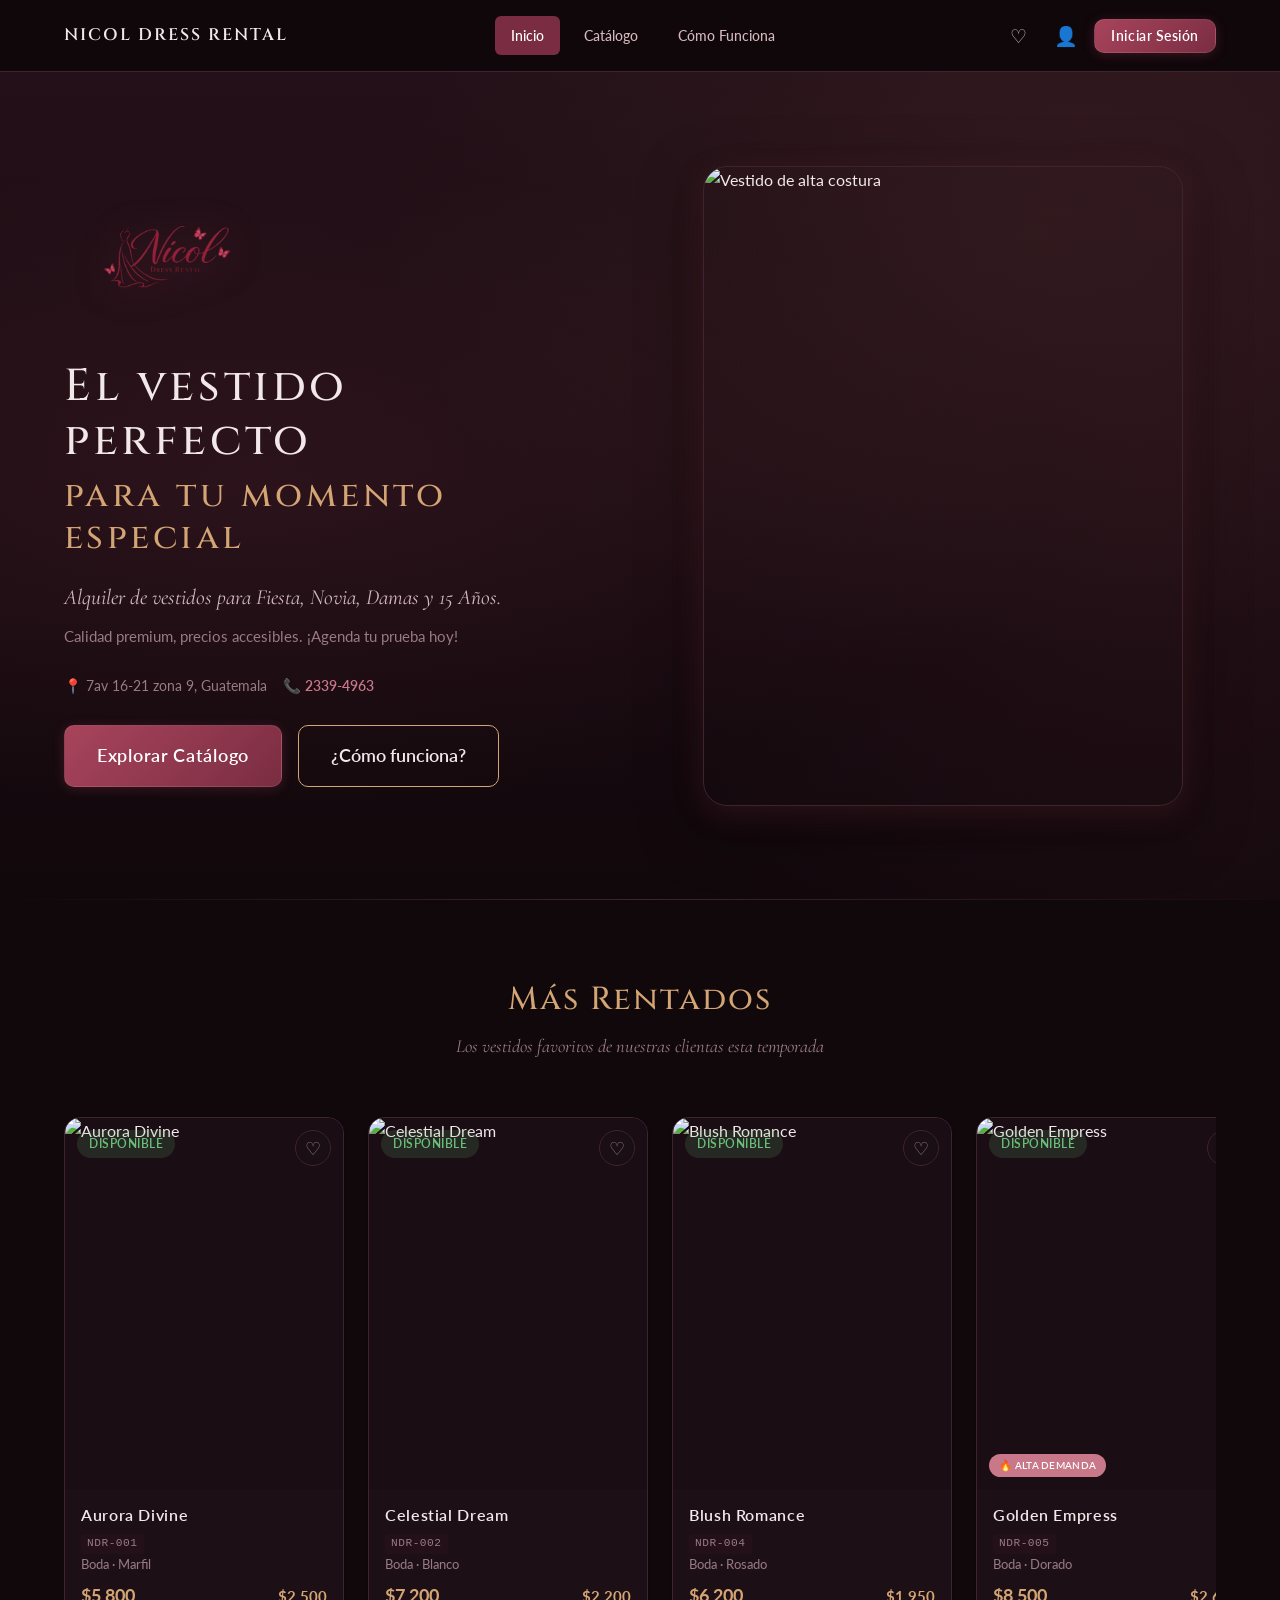
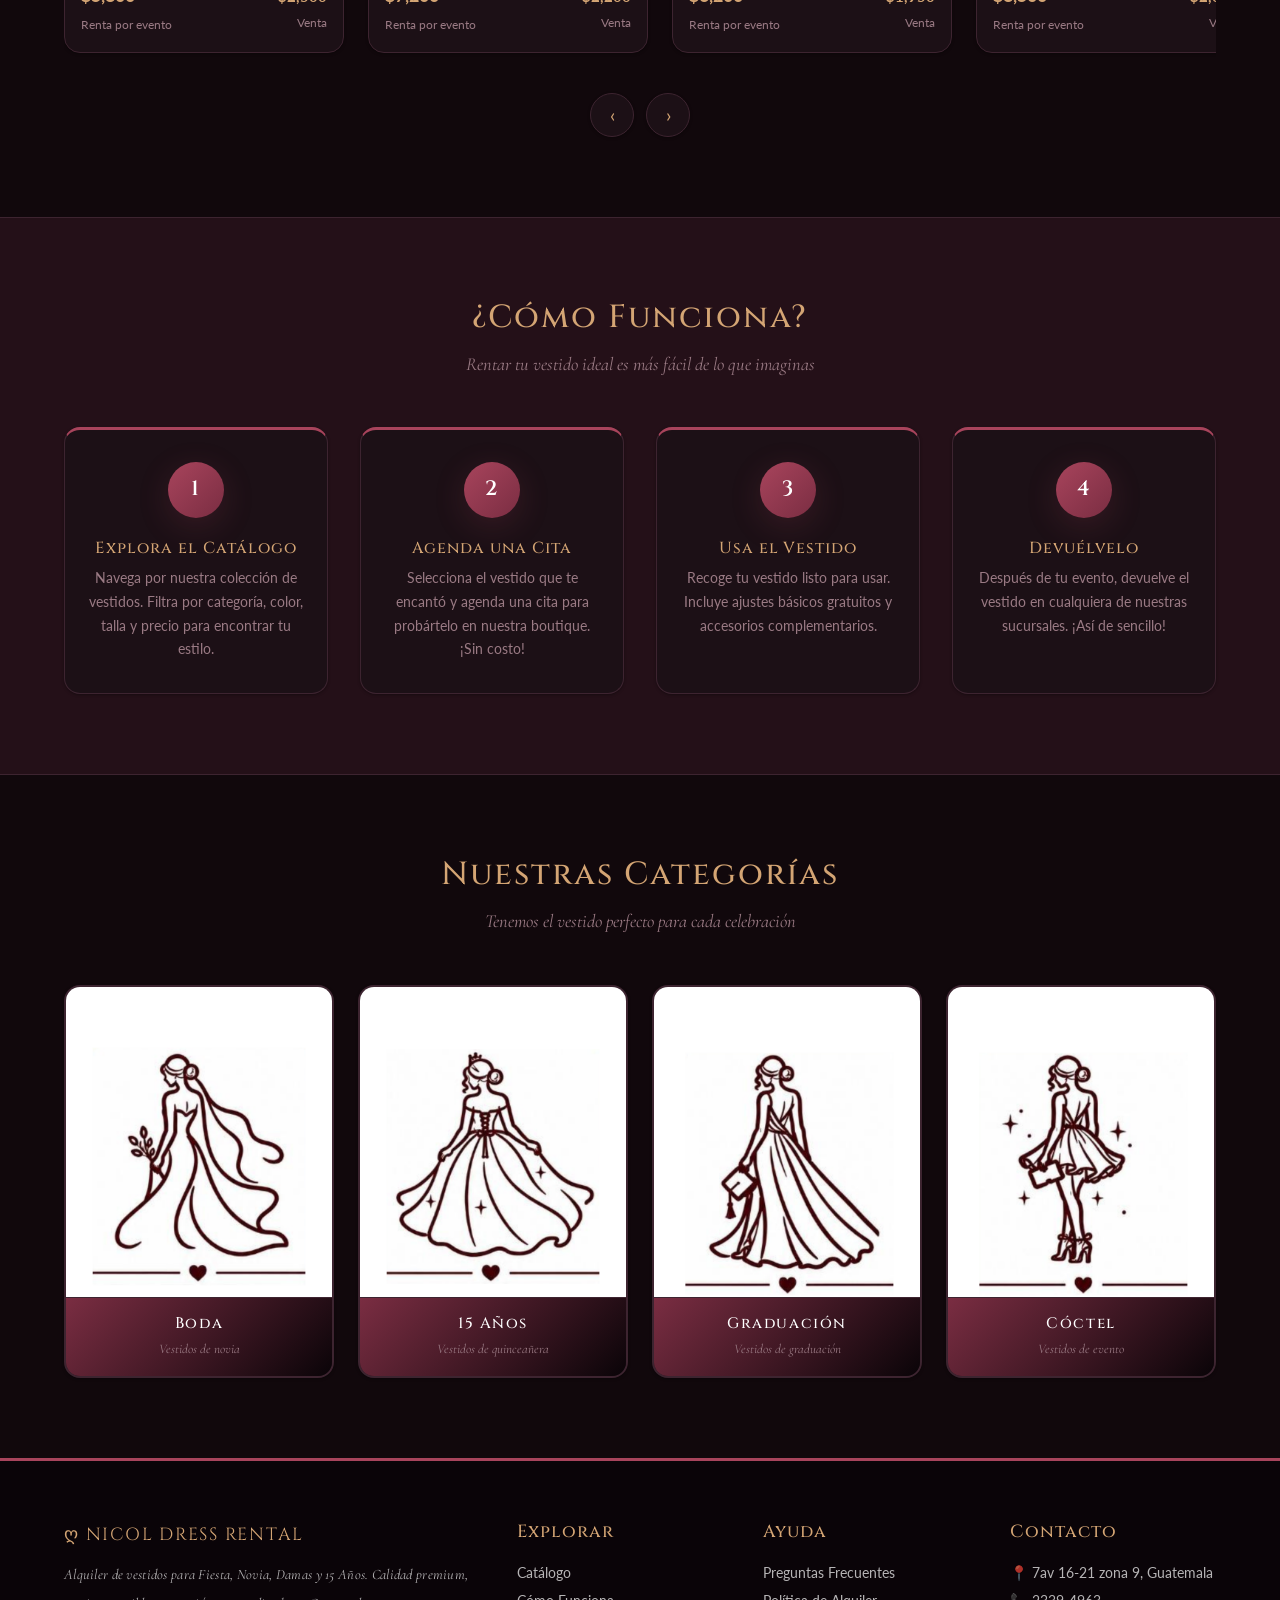
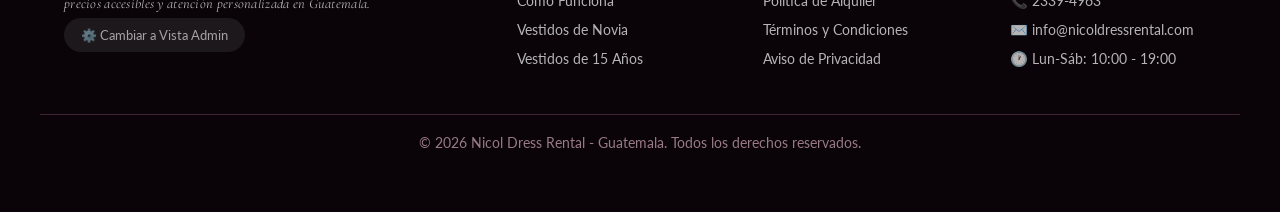
==== index.html @ ed0ec8b2 "feet: actualizacion de diseños de categorias v3" ====
<!DOCTYPE html>
<html lang="es">
<head>
  <meta charset="UTF-8">
  <meta name="viewport" content="width=device-width, initial-scale=1.0">
  <title>Nicol Dress Rental · Alquiler de Vestidos Fiesta, Novia, Damas y 15 Años</title>
  <meta name="description" content="Nicol Dress Rental - Alquiler de vestidos para Fiesta, Novia, Damas y 15 Años. ☎️ 2339-4963 · 7av 16-21 zona 9 Guatemala.">
  <link rel="stylesheet" href="public/css/main.css">
  <link rel="stylesheet" href="public/css/cliente.css">
  <link rel="icon" href="data:image/svg+xml,<svg xmlns=%22http://www.w3.org/2000/svg%22 viewBox=%220 0 100 100%22><text y=%22.9em%22 font-size=%2290%22>ღ</text></svg>">
</head>
<body>
  <nav class="navbar" id="navbar">
    <div class="navbar-inner">
      <a href="/" class="navbar-logo">
        <span>Nicol Dress Rental</span>
      </a>
      <button class="menu-toggle" id="menuToggle" aria-label="Menú">☰</button>
      <div class="navbar-links" id="navbarLinks">
        <a href="/" class="active">Inicio</a>
        <a href="catalogo.html">Catálogo</a>
        <a href="#como-funciona">Cómo Funciona</a>
      </div>
      <div class="navbar-actions">
        <button class="btn-icon" id="favBtn" onclick="window.location.href='catalogo.html?tab=favoritos'" title="Mis Favoritos">♡</button>
        <button class="btn-icon" id="userBtn" onclick="toggleUserMenu()" title="Mi Cuenta">👤</button>
        <button class="btn btn-primary btn-sm" id="loginBtn" onclick="openLoginModal()">Iniciar Sesión</button>
      </div>
    </div>
  </nav>

  <main class="main-content">
    <section class="hero">
      <div class="hero-inner">
        <div class="hero-content">
          <img src="public/img/LogoViewHead/image-removebg-preview.png" alt="Logo Nicol Dress Rental" class="hero-logo">

          <h1>
            El vestido perfecto
            <span>para tu momento especial</span>
          </h1>

          <div class="hero-lead">
            <span class="lead-main">Alquiler de vestidos para Fiesta, Novia, Damas y 15 Años.</span>
            <span class="lead-sub">Calidad premium, precios accesibles. ¡Agenda tu prueba hoy!</span>
          </div>

          <div class="hero-meta">
            <span>📍 7av 16-21 zona 9, Guatemala</span>
            <span>📞 <a href="tel:23394963">2339-4963</a></span>
          </div>

          <div class="hero-buttons">
            <a href="catalogo.html" class="btn btn-primary btn-lg">Explorar Catálogo</a>
            <a href="index.html#como-funciona" class="btn btn-secondary btn-lg">¿Cómo funciona?</a>
          </div>
        </div>

        <div class="hero-image">
          <img src="https://picsum.photos/seed/hero/600/800" alt="Vestido de alta costura" loading="lazy">
        </div>
      </div>
    </section>

    <section class="section featured-section">
      <div class="container">
        <div class="section-title">
          <h2>Más Rentados</h2>
          <p>Los vestidos favoritos de nuestras clientas esta temporada</p>
        </div>
        <div class="slider-wrapper">
          <div class="slider-track" id="featuredSlider"></div>
        </div>
        <div class="slider-arrows">
          <button class="slider-arrow" onclick="slideSlider(-1)" aria-label="Anterior">‹</button>
          <button class="slider-arrow" onclick="slideSlider(1)" aria-label="Siguiente">›</button>
        </div>
      </div>
    </section>

    <section class="section how-it-works" id="como-funciona">
      <div class="container">
        <div class="section-title">
          <h2>¿Cómo Funciona?</h2>
          <p>Rentar tu vestido ideal es más fácil de lo que imaginas</p>
        </div>
        <div class="steps-grid">
          <div class="step-card">
            <div class="step-number">1</div>
            <h3>Explora el Catálogo</h3>
            <p>Navega por nuestra colección de vestidos. Filtra por categoría, color, talla y precio para encontrar tu estilo.</p>
          </div>
          <div class="step-card">
            <div class="step-number">2</div>
            <h3>Agenda una Cita</h3>
            <p>Selecciona el vestido que te encantó y agenda una cita para probártelo en nuestra boutique. ¡Sin costo!</p>
          </div>
          <div class="step-card">
            <div class="step-number">3</div>
            <h3>Usa el Vestido</h3>
            <p>Recoge tu vestido listo para usar. Incluye ajustes básicos gratuitos y accesorios complementarios.</p>
          </div>
          <div class="step-card">
            <div class="step-number">4</div>
            <h3>Devuélvelo</h3>
            <p>Después de tu evento, devuelve el vestido en cualquiera de nuestras sucursales. ¡Así de sencillo!</p>
          </div>
        </div>
      </div>
    </section>


    <!-- VIEW FINAL -->
    <section class="section categories-section">
      <div class="container">
        <div class="section-title">
          <h2>Nuestras Categorías</h2>
          <p>Tenemos el vestido perfecto para cada celebración</p>
        </div>


        
        <div class="grid grid-4">
         
<!-- VIEW CATEGORIAS PENDIENTE 

          <a href="catalogo.html?categoria=Boda" class="card category-card">
            <img src="public\img\vestidos\boda\Logo_Categoria_Boda_test_v2_3.png" alt="Vestido de Boda">
            <div class="category-card-footer">
              <h3>Boda</h3>
              <p>Vestidos de novia</p>
            </div>
          </a>

          <a href="catalogo.html?categoria=15 Años" class="card category-card">
            <img src="public\img\vestidos\15-anos\Logo_Categoria_15_test_v2_3.png" alt="Vestido de 15 Años">
            <div class="category-card-footer">
              <h3>15 Años</h3>
              <p>Vestidos de quinceañera</p>
            </div>
          </a>

          <a href="catalogo.html?categoria=Graduación" class="card category-card">
            <img src="public\img\vestidos\graduacion\Logo_Categoria_Graduacion_test_v2_3.png" alt="Vestido de Graduación">
            <div class="category-card-footer">
              <h3>Graduación</h3>
              <p>Vestidos de graduación</p>
            </div>
          </a>

          <a href="catalogo.html?categoria=Coctel" class="card category-card">
            <img src="public\img\vestidos\coctel\Logo_Categoria_Coctel_test_v2_3.png" alt="Vestido de Graduación">
            <div class="category-card-footer">
              <h3>Coctel</h3>
              <p>Vestidos de Fiesta</p>
            </div>
          </a>

          -->


          


               <a href="catalogo.html?categoria=Boda" class="card category-card">
                  <img src="public\img\vestidos\boda\Logo_Categoria_Boda_test_v2_1.png" alt="Vestido de Boda">
                  <div class="category-card-footer">
                    <h3>Boda</h3>
                    <p>Vestidos de novia</p>
                  </div>
                </a>
      
                <a href="catalogo.html?categoria=15 Años" class="card category-card">
                  <img src="public\img\vestidos\15-anos\Logo_Categoria_15_test_v2_1.png" alt="Vestido de 15 Años">
                  <div class="category-card-footer">
                    <h3>15 Años</h3>
                    <p>Vestidos de quinceañera</p>
                  </div>
                </a>
      
                <a href="catalogo.html?categoria=Graduación" class="card category-card">
                  <img src="public\img\vestidos\graduacion\Logo_Categoria_Graduacion_test_v2_1.png" alt="Vestido de Graduación">
                  <div class="category-card-footer">
                    <h3>Graduación</h3>
                    <p>Vestidos de graduación</p>
                  </div>
                </a>
      
                <a href="catalogo.html?categoria=Cóctel" class="card category-card">
                  <img src="public\img\vestidos\coctel\Logo_Categoria_Coctel_test_v2_1.png" alt="Vestido de Cóctel">
                  <div class="category-card-footer">
                    <h3>Cóctel</h3>
                    <p>Vestidos de evento</p>



            </div>
          </a>
        </div>
      </div>
    </section>
  </main>

  <footer class="footer footer-accent">
    <div class="footer-inner">
      <div>
        <div class="footer-logo">ღ Nicol Dress Rental</div>
        <p class="text-serif-italic">Alquiler de vestidos para Fiesta, Novia, Damas y 15 Años. Calidad premium, precios accesibles y atención personalizada en Guatemala.</p>
        <button class="switch-view" onclick="window.location.href='admin/dashboard.html'">⚙️ Cambiar a Vista Admin</button>
      </div>
      <div>
        <h4>Explorar</h4>
        <a href="catalogo.html">Catálogo</a><br>
        <a href="#como-funciona">Cómo Funciona</a><br>
        <a href="catalogo.html?categoria=Boda">Vestidos de Novia</a><br>
        <a href="catalogo.html?categoria=15 Años">Vestidos de 15 Años</a>
      </div>
      <div>
        <h4>Ayuda</h4>
        <a href="faq.html">Preguntas Frecuentes</a><br>
        <a href="politicas.html">Política de Alquiler</a><br>
        <a href="terminos.html">Términos y Condiciones</a><br>
        <a href="privacidad.html">Aviso de Privacidad</a>
      </div>
      <div>
        <h4>Contacto</h4>
        <p>📍 7av 16-21 zona 9, Guatemala</p>
        <p>📞 <a href="tel:23394963">2339-4963</a></p>
        <p>✉️ info@nicoldressrental.com</p>
        <p>🕐 Lun-Sáb: 10:00 - 19:00</p>
      </div>
    </div>
    <div class="footer-bottom footer-bottom-dark">
      <p>© 2026 Nicol Dress Rental - Guatemala. Todos los derechos reservados.</p>
    </div>
  </footer>

  <div class="modal-overlay" id="loginModal">
    <div class="modal">
      <div class="modal-header">
        <h3>Iniciar Sesión</h3>
        <button class="modal-close" onclick="closeLoginModal()" aria-label="Cerrar">✕</button>
      </div>
      <div class="modal-body">
        <form class="login-form" id="loginForm" onsubmit="handleLogin(event)">
          <div class="form-group">
            <label for="loginEmail">Correo electrónico</label>
            <input type="email" id="loginEmail" placeholder="tu@correo.com" required>
          </div>
          <div class="form-group">
            <label for="loginPassword">Contraseña</label>
            <input type="password" id="loginPassword" placeholder="••••••" required>
          </div>
          <div class="form-group" style="margin:0;">
            <button type="submit" class="btn btn-primary btn-block">Iniciar Sesión</button>
          </div>
          <div class="form-footer">
            <p class="text-sans">Usuarios demo: <strong>maria@demo.com</strong> / <strong>ana@demo.com</strong> / <strong>carmen@demo.com</strong><br>Contraseña: <strong>123456</strong></p>
          </div>
        </form>
      </div>
    </div>
  </div>

  <div class="toast-container" id="toastContainer"></div>

  <script src="public/js/data.js"></script>
  <script src="public/js/catalogo.js"></script>
  <script src="public/js/carrito.js"></script>
  <script src="public/js/image-config.js"></script>
  <script>
    document.getElementById('menuToggle')?.addEventListener('click', () => {
      document.getElementById('navbarLinks').classList.toggle('open');
    });

    document.addEventListener('DOMContentLoaded', () => {
      const vestidos = getVestidosDisponibles().slice(0, 5);
      const slider = document.getElementById('featuredSlider');
      slider.innerHTML = vestidos.map(v => crearCardVestido(v)).join('');
    });

    let sliderIndex = 0;
    function slideSlider(dir) {
      const track = document.getElementById('featuredSlider');
      const cardWidth = 280 + 24;
      sliderIndex = Math.max(0, Math.min(sliderIndex + dir, track.children.length - 1));
      track.scrollTo({ left: sliderIndex * cardWidth, behavior: 'smooth' });
    }
  </script>
</body>
</html>
---- public/css/main.css ----
/* ============================================================
   👗 Nicol Dress Rental - Estilos Globales
   Tema oscuro vino · Tipografía carta elegante
   ============================================================ */

@import url('https://fonts.googleapis.com/css2?family=Cinzel:wght@400;500;600;700&family=Cormorant+Garamond:ital,wght@0,400;0,500;0,600;1,400;1,500;1,600&family=Lato:wght@300;400;500;700&display=swap');

/* ─── CSS Variables (Paleta Oscura Vino) ─── */
:root {
  --primary: #a8445c;
  --primary-dark: #7a2d42;
  --primary-hover: #c45a74;
  --primary-light: #1a0c12;
  --accent: #c9788a;
  --accent-soft: #d4a574;
  --accent-glow: rgba(168, 68, 92, 0.25);

  --bg-cream: #11080c;
  --bg-white: #1c1016;
  --bg-light: #241018;
  --bg-card: #2a1520;
  --bg-gray: #1a0e14;
  --bg-dark: #0a0408;

  --text-primary: #f2e8ea;
  --text-secondary: #d4b8be;
  --text-muted: #9a7a84;
  --text-light: #ffffff;
  --text-link: #e8a8b8;

  --border: #3d2430;
  --border-light: #2e1a24;

  --success: #6abf7a;
  --warning: #e8a84a;
  --danger: #e05a6a;
  --info: #a8445c;

  --shadow-sm: 0 1px 3px rgba(0, 0, 0, 0.35);
  --shadow-md: 0 4px 16px rgba(0, 0, 0, 0.4);
  --shadow-lg: 0 8px 32px rgba(0, 0, 0, 0.45);
  --shadow-xl: 0 20px 60px rgba(0, 0, 0, 0.5);
  --shadow-wine: 0 8px 32px rgba(168, 68, 92, 0.2);

  --radius-sm: 6px;
  --radius-md: 10px;
  --radius-lg: 16px;
  --radius-xl: 24px;

  --font-display: 'Cinzel', 'Times New Roman', serif;
  --font-serif: 'Cormorant Garamond', 'Georgia', serif;
  --font-sans: 'Lato', 'Segoe UI', -apple-system, BlinkMacSystemFont, sans-serif;

  --transition: all 0.3s cubic-bezier(0.4, 0, 0.2, 1);
  --transition-fast: all 0.15s ease;

  --max-width: 1200px;
  --header-height: 72px;
}

/* ─── Reset ─── */
*, *::before, *::after {
  box-sizing: border-box;
  margin: 0;
  padding: 0;
}

html {
  scroll-behavior: smooth;
  font-size: 16px;
}

body {
  font-family: var(--font-sans);
  color: var(--text-primary);
  background-color: var(--bg-cream);
  line-height: 1.6;
  min-height: 100vh;
  -webkit-font-smoothing: antialiased;
}

img {
  max-width: 100%;
  height: auto;
  display: block;
}

a {
  color: var(--text-link);
  text-decoration: none;
  transition: var(--transition-fast);
}

a:hover {
  color: var(--accent);
}

button {
  cursor: pointer;
  font-family: inherit;
  font-size: inherit;
  border: none;
  background: none;
  transition: var(--transition);
}

input, select, textarea {
  font-family: inherit;
  font-size: inherit;
  border: 1.5px solid var(--border);
  border-radius: var(--radius-sm);
  padding: 10px 14px;
  background: var(--bg-card);
  color: var(--text-primary);
  transition: var(--transition-fast);
  outline: none;
  width: 100%;
}

input:focus, select:focus, textarea:focus {
  border-color: var(--primary);
  box-shadow: 0 0 0 3px var(--accent-glow);
}

input::placeholder,
textarea::placeholder {
  color: var(--text-muted);
  opacity: 0.8;
}

::selection {
  background: var(--primary-dark);
  color: var(--text-light);
}

/* ─── Typography ─── */
h1, h2, h3, h4, h5, h6 {
  font-family: var(--font-display);
  color: var(--text-primary);
  line-height: 1.25;
  letter-spacing: 0.06em;
  font-weight: 500;
}

h1 { font-size: 2.5rem; }
h2 { font-size: 2rem; }
h3 { font-size: 1.5rem; font-family: var(--font-display); letter-spacing: 0.04em; }
h4 { font-size: 1.25rem; }

.text-serif-italic {
  font-family: var(--font-serif);
  font-style: italic;
  font-weight: 400;
  letter-spacing: 0.02em;
}

.text-sans {
  font-family: var(--font-sans);
  font-style: normal;
  letter-spacing: 0;
}

.section-title p,
.lead-serif {
  font-family: var(--font-serif);
  font-style: italic;
  font-size: 1.15rem;
  color: var(--text-secondary);
}

/* ─── Header / Navbar ─── */
.navbar {
  position: fixed;
  top: 0;
  left: 0;
  right: 0;
  z-index: 1000;
  background: rgba(17, 8, 12, 0.92);
  backdrop-filter: blur(12px);
  -webkit-backdrop-filter: blur(12px);
  border-bottom: 1px solid var(--border);
  height: var(--header-height);
  transition: var(--transition);
}

.navbar.scrolled {
  box-shadow: var(--shadow-md);
}

.navbar-inner {
  max-width: var(--max-width);
  margin: 0 auto;
  padding: 0 24px;
  height: 100%;
  display: flex;
  align-items: center;
  justify-content: space-between;
}

.navbar-logo {
  display: flex;
  align-items: center;
  gap: 10px;
  font-family: var(--font-display);
  font-size: 1.05rem;
  color: var(--text-primary);
  font-weight: 600;
  letter-spacing: 0.12em;
  text-transform: uppercase;
}

.navbar-logo img {
  height: 36px;
  width: auto;
}

.navbar-logo span {
  color: var(--text-primary);
}

.navbar-links {
  display: flex;
  align-items: center;
  gap: 8px;
}

.navbar-links a {
  padding: 8px 16px;
  border-radius: var(--radius-sm);
  color: var(--text-secondary);
  font-size: 0.9rem;
  font-weight: 500;
  transition: var(--transition);
}

.navbar-links a:hover,
.navbar-links a.active {
  color: var(--text-light);
  background: var(--primary-dark);
  border-bottom: none;
}

.navbar-actions {
  display: flex;
  align-items: center;
  gap: 8px;
}

.navbar-actions .btn-icon {
  width: 40px;
  height: 40px;
  display: flex;
  align-items: center;
  justify-content: center;
  border-radius: 50%;
  color: var(--text-secondary);
  font-size: 1.2rem;
  position: relative;
  transition: var(--transition);
}

.navbar-actions .btn-icon:hover {
  background: var(--bg-card);
  color: var(--accent);
}

.navbar-actions .badge {
  position: absolute;
  top: 2px;
  right: 2px;
  background: var(--danger);
  color: white;
  font-size: 0.65rem;
  font-weight: 700;
  width: 18px;
  height: 18px;
  border-radius: 50%;
  display: flex;
  align-items: center;
  justify-content: center;
}

/* Hamburger menu button (mobile) */
.menu-toggle {
  display: none;
  width: 40px;
  height: 40px;
  align-items: center;
  justify-content: center;
  border-radius: var(--radius-sm);
  color: var(--text-secondary);
  font-size: 1.5rem;
}

/* ─── Buttons ─── */
.btn {
  display: inline-flex;
  align-items: center;
  justify-content: center;
  gap: 8px;
  padding: 12px 24px;
  border-radius: var(--radius-md);
  font-weight: 600;
  font-size: 0.95rem;
  transition: var(--transition);
  white-space: nowrap;
  position: relative;
  overflow: hidden;
}

.btn::after {
  content: '';
  position: absolute;
  inset: 0;
  background: radial-gradient(circle at center, rgba(255,255,255,0.3) 0%, transparent 70%);
  opacity: 0;
  transition: opacity 0.3s ease;
}

.btn:active::after {
  opacity: 1;
}

.btn-primary {
  background: linear-gradient(135deg, var(--primary) 0%, var(--primary-dark) 100%);
  color: white;
  box-shadow: 0 2px 12px var(--accent-glow);
  border: 1px solid rgba(255, 255, 255, 0.08);
  font-family: var(--font-sans);
  letter-spacing: 0.04em;
}

.btn-primary:hover {
  background: linear-gradient(135deg, var(--primary-hover) 0%, var(--primary) 100%);
  transform: translateY(-2px);
  box-shadow: var(--shadow-wine);
  color: white;
}

.btn-secondary {
  background: transparent;
  color: var(--text-primary);
  border: 1.5px solid var(--accent-soft);
}

.btn-secondary:hover {
  background: rgba(212, 165, 116, 0.1);
  border-color: var(--accent-soft);
  color: var(--accent-soft);
  transform: translateY(-2px);
  box-shadow: 0 4px 16px rgba(212, 165, 116, 0.15);
}

.btn-outline {
  background: transparent;
  color: var(--primary);
  border: 1.5px solid var(--primary);
}

.btn-outline:hover {
  background: var(--primary);
  color: white;
  transform: translateY(-1px);
  box-shadow: 0 4px 12px rgba(92, 31, 20, 0.3);
}

.btn-danger {
  background: var(--danger);
  color: white;
}

.btn-danger:hover {
  background: #b71c1c;
  color: white;
  transform: translateY(-1px);
}

.btn-sm {
  padding: 8px 16px;
  font-size: 0.85rem;
}

.btn-lg {
  padding: 16px 32px;
  font-size: 1.1rem;
}

.btn-block {
  width: 100%;
}

/* ─── Scrollbar Personalizada ─── */
::-webkit-scrollbar {
  width: 8px;
  height: 8px;
}

::-webkit-scrollbar-track {
  background: var(--bg-cream);
}

::-webkit-scrollbar-thumb {
  background: var(--accent-soft);
  border-radius: 4px;
}

::-webkit-scrollbar-thumb:hover {
  background: var(--accent);
}

/* ─── Main Content ─── */
.main-content {
  padding-top: var(--header-height);
  min-height: calc(100vh - var(--header-height));
}

.container {
  max-width: var(--max-width);
  margin: 0 auto;
  padding: 0 24px;
}

.section {
  padding: 80px 0;
}

.section-title {
  text-align: center;
  margin-bottom: 48px;
}

.section-title h2 {
  margin-bottom: 12px;
  color: var(--accent-soft);
}

.section-title p {
  color: var(--text-muted);
  max-width: 600px;
  margin: 0 auto;
}

/* ─── Cards ─── */
.card {
  background: var(--bg-white);
  border-radius: var(--radius-lg);
  box-shadow: var(--shadow-sm);
  overflow: hidden;
  transition: var(--transition);
  border: 1px solid var(--border);
}

.card:hover {
  box-shadow: var(--shadow-md);
  transform: translateY(-4px);
}

/* ─── Grid ─── */
.grid {
  display: grid;
  gap: 24px;
}

.grid-2 { grid-template-columns: repeat(2, 1fr); }
.grid-3 { grid-template-columns: repeat(3, 1fr); }
.grid-4 { grid-template-columns: repeat(4, 1fr); }

/* ─── Badge ─── */
.badge {
  display: inline-flex;
  align-items: center;
  gap: 4px;
  padding: 4px 12px;
  border-radius: 100px;
  font-size: 0.75rem;
  font-weight: 600;
  text-transform: uppercase;
  letter-spacing: 0.5px;
}

.badge-success { background: rgba(106, 191, 122, 0.15); color: var(--success); }
.badge-warning { background: rgba(232, 168, 74, 0.15); color: var(--warning); }
.badge-danger { background: rgba(224, 90, 106, 0.15); color: var(--danger); }
.badge-info { background: rgba(168, 68, 92, 0.2); color: var(--accent); }
.badge-default { background: var(--bg-card); color: var(--text-secondary); }

/* ─── Spinner ─── */
.spinner {
  width: 24px;
  height: 24px;
  border: 3px solid var(--border);
  border-top-color: var(--primary);
  border-radius: 50%;
  animation: spin 0.6s linear infinite;
}

@keyframes spin {
  to { transform: rotate(360deg); }
}

/* ─── Image Skeleton / Loading ─── */
.img-loading {
  position: relative;
  overflow: hidden;
  background: var(--bg-card);
}

.img-loading::after {
  content: '';
  position: absolute;
  top: 0;
  left: -100%;
  width: 200%;
  height: 100%;
  background: linear-gradient(90deg, transparent 0%, rgba(255,255,255,0.4) 50%, transparent 100%);
  animation: shimmer 1.5s infinite;
}

@keyframes shimmer {
  from { transform: translateX(-50%); }
  to { transform: translateX(50%); }
}

img {
  transition: opacity 0.4s ease;
}

/* ─── Toast / Notifications ─── */
.toast-container {
  position: fixed;
  top: calc(var(--header-height) + 16px);
  right: 24px;
  z-index: 9999;
  display: flex;
  flex-direction: column;
  gap: 8px;
}

.toast {
  display: flex;
  align-items: center;
  gap: 12px;
  padding: 14px 20px;
  background: var(--bg-white);
  border-radius: var(--radius-md);
  box-shadow: var(--shadow-lg);
  border-left: 4px solid var(--accent);
  min-width: 300px;
  max-width: 420px;
  animation: slideInRight 0.3s ease;
  border: 1px solid var(--border);
  color: var(--text-primary);
}

.toast-success { border-left-color: #4caf50; }
.toast-error { border-left-color: #d32f2f; }
.toast-warning { border-left-color: #ff9800; }
.toast-info { border-left-color: #8C5E5E; }

.toast-success { border-left-color: var(--success); }
.toast-error { border-left-color: var(--danger); }
.toast-warning { border-left-color: var(--warning); }
.toast-info { border-left-color: var(--info); }

.toast-icon {
  font-size: 1.3rem;
  flex-shrink: 0;
}

.toast-message {
  flex: 1;
  font-size: 0.9rem;
  color: var(--text-secondary);
}

.toast-close {
  flex-shrink: 0;
  color: var(--text-muted);
  font-size: 1.1rem;
  padding: 4px;
}

@keyframes slideInRight {
  from { transform: translateX(100%); opacity: 0; }
  to { transform: translateX(0); opacity: 1; }
}

/* ─── Modal ─── */
.modal-overlay {
  position: fixed;
  top: 0;
  left: 0;
  right: 0;
  bottom: 0;
  background: rgba(10, 4, 8, 0.75);
  backdrop-filter: blur(6px);
  z-index: 2000;
  display: none;
  align-items: center;
  justify-content: center;
  padding: 24px;
  animation: fadeIn 0.2s ease;
}

.modal-overlay.open {
  display: flex;
}

.modal {
  background: var(--bg-white);
  border-radius: var(--radius-xl);
  box-shadow: var(--shadow-xl);
  max-width: 600px;
  width: 100%;
  max-height: 90vh;
  overflow-y: auto;
  animation: scaleIn 0.3s ease;
}

.modal-header {
  display: flex;
  align-items: center;
  justify-content: space-between;
  padding: 24px;
  border-bottom: 1px solid var(--border-light);
}

.modal-header h3 {
  font-size: 1.3rem;
  color: var(--accent-soft);
}

.modal-close {
  width: 36px;
  height: 36px;
  display: flex;
  align-items: center;
  justify-content: center;
  border-radius: 50%;
  color: var(--text-muted);
  font-size: 1.3rem;
}

.modal-close:hover {
  background: var(--bg-card);
  color: var(--text-primary);
}

.modal-body {
  padding: 24px;
}

.modal-footer {
  display: flex;
  gap: 12px;
  justify-content: flex-end;
  padding: 20px 24px;
  border-top: 1px solid var(--border-light);
}

@keyframes fadeIn {
  from { opacity: 0; }
  to { opacity: 1; }
}

@keyframes scaleIn {
  from { opacity: 0; transform: scale(0.95); }
  to { opacity: 1; transform: scale(1); }
}

/* ─── Footer ─── */
.footer {
  background: var(--bg-dark);
  color: var(--text-light);
  padding: 60px 0 40px;
  margin-top: 0;
  border-top: 1px solid var(--border);
}

.footer-inner {
  max-width: var(--max-width);
  margin: 0 auto;
  padding: 0 24px;
  display: grid;
  grid-template-columns: 2fr 1fr 1fr 1fr;
  gap: 40px;
}

.footer h4 {
  color: var(--accent-soft);
  font-size: 1.1rem;
  margin-bottom: 16px;
}

.footer p, .footer a {
  color: rgba(255, 255, 255, 0.7);
  font-size: 0.9rem;
  line-height: 2;
}

.footer a:hover {
  color: var(--accent-soft);
}

.footer-logo {
  font-family: var(--font-display);
  font-size: 1.1rem;
  color: var(--accent-soft);
  margin-bottom: 12px;
  letter-spacing: 0.1em;
  text-transform: uppercase;
}

.footer-bottom {
  max-width: var(--max-width);
  margin: 40px auto 0;
  padding: 20px 24px 0;
  border-top: 1px solid rgba(255, 255, 255, 0.1);
  text-align: center;
  color: rgba(255, 255, 255, 0.5);
  font-size: 0.85rem;
}

/* ─── Empty State ─── */
.empty-state {
  text-align: center;
  padding: 60px 24px;
  color: var(--text-muted);
}

.empty-state .empty-icon {
  font-size: 3rem;
  margin-bottom: 16px;
  opacity: 0.5;
}

.empty-state h3 {
  color: var(--text-secondary);
  margin-bottom: 8px;
}

.empty-state p {
  margin-bottom: 20px;
}

/* ─── Responsive ─── */
@media (max-width: 1024px) {
  .grid-4 { grid-template-columns: repeat(3, 1fr); }
  .footer-inner { grid-template-columns: 1fr 1fr; }
}

@media (max-width: 768px) {
  h1 { font-size: 2rem; }
  h2 { font-size: 1.6rem; }
  h3 { font-size: 1.3rem; }

  .menu-toggle { display: flex; }

  .navbar-links {
    display: none;
    position: absolute;
    top: var(--header-height);
    left: 0;
    right: 0;
    background: var(--bg-white);
    flex-direction: column;
    padding: 16px;
    border-bottom: 1px solid var(--border);
    box-shadow: var(--shadow-lg);
  }

  .navbar-links.open {
    display: flex;
  }

  .navbar-links a {
    width: 100%;
    padding: 12px 16px;
  }

  .grid-2, .grid-3, .grid-4 { grid-template-columns: repeat(2, 1fr); }

  .section { padding: 48px 0; }

  .footer-inner { grid-template-columns: 1fr; }
}

@media (max-width: 480px) {
  .grid-2, .grid-3, .grid-4 { grid-template-columns: 1fr; }
  .container { padding: 0 16px; }
  .navbar-inner { padding: 0 16px; }
}

/* ─── Page Hero ─── */
.page-hero {
  background: linear-gradient(180deg, var(--bg-light) 0%, var(--bg-cream) 100%);
  padding: 80px 0 60px;
  text-align: center;
  border-bottom: 1px solid var(--border);
}

.page-hero h1 {
  margin-bottom: 12px;
  color: var(--text-primary);
}

.page-hero p {
  color: var(--text-muted);
  font-size: 1.1rem;
  max-width: 600px;
  margin: 0 auto;
}

/* ─── Login Modal ─── */
.login-form .form-group {
  margin-bottom: 20px;
}

.login-form label {
  display: block;
  margin-bottom: 6px;
  font-weight: 600;
  font-size: 0.9rem;
  color: var(--text-secondary);
}

.login-form .form-footer {
  text-align: center;
  margin-top: 16px;
  font-size: 0.85rem;
  color: var(--text-muted);
}

.login-form .form-footer a {
  color: var(--primary);
  font-weight: 600;
}

/* ─── User Menu ─── */
.user-menu {
  position: relative;
}

.user-menu .user-name {
  display: flex;
  align-items: center;
  gap: 6px;
  padding: 6px 12px 6px 6px;
  border-radius: 100px;
  background: var(--bg-card);
  font-size: 0.85rem;
  font-weight: 600;
  color: var(--text-secondary);
}

.user-menu .user-avatar {
  width: 28px;
  height: 28px;
  border-radius: 50%;
  background: var(--primary);
  color: white;
  display: flex;
  align-items: center;
  justify-content: center;
  font-size: 0.75rem;
  font-weight: 700;
}

.user-dropdown {
  position: absolute;
  top: calc(100% + 8px);
  right: 0;
  background: var(--bg-white);
  border-radius: var(--radius-md);
  box-shadow: var(--shadow-lg);
  min-width: 200px;
  padding: 8px;
  display: none;
  z-index: 100;
}

.user-dropdown.open {
  display: block;
}

.user-dropdown a,
.user-dropdown button {
  display: flex;
  align-items: center;
  gap: 10px;
  padding: 10px 14px;
  border-radius: var(--radius-sm);
  color: var(--text-secondary);
  font-size: 0.9rem;
  font-weight: 500;
  width: 100%;
  text-align: left;
}

.user-dropdown a:hover,
.user-dropdown button:hover {
  background: var(--bg-card);
  color: var(--text-primary);
}

.user-dropdown .dropdown-divider {
  height: 1px;
  background: var(--border-light);
  margin: 6px 8px;
}

.user-dropdown .logout-btn {
  color: var(--danger);
}

.user-dropdown .logout-btn:hover {
  background: rgba(224, 90, 106, 0.12);
}

/* ─── Switch Admin/Cliente ─── */
.switch-view {
  display: inline-flex;
  align-items: center;
  gap: 8px;
  padding: 8px 16px;
  border-radius: 100px;
  background: rgba(255, 255, 255, 0.08);
  color: rgba(255, 255, 255, 0.6);
  font-size: 0.8rem;
  cursor: pointer;
  transition: var(--transition);
  border: 1px solid transparent;
}

.switch-view:hover {
  background: rgba(255, 255, 255, 0.12);
  color: var(--accent-soft);
  border-color: var(--accent-soft);
}
---- public/css/cliente.css ----
/* ============================================================
   👗 Nicol Dress Rental - Estilos de Cliente (Catálogo & Landing)
   ============================================================ */

/* ─── HERO SECTION (Landing Page) ─── */
.hero {
  min-height: calc(100vh - var(--header-height));
  display: flex;
  align-items: center;
  background: radial-gradient(ellipse at 20% 50%, rgba(168, 68, 92, 0.12) 0%, transparent 55%),
              radial-gradient(ellipse at 80% 20%, rgba(212, 165, 116, 0.06) 0%, transparent 45%),
              linear-gradient(180deg, var(--bg-light) 0%, var(--bg-cream) 100%);
  position: relative;
  overflow: hidden;
  padding: 60px 0;
}

.hero::before {
  content: '';
  position: absolute;
  top: -50%;
  right: -30%;
  width: 80%;
  height: 200%;
  background: radial-gradient(ellipse, rgba(168, 68, 92, 0.08) 0%, transparent 70%);
  pointer-events: none;
}

.hero::after {
  content: '';
  position: absolute;
  bottom: 0;
  left: 0;
  right: 0;
  height: 1px;
  background: linear-gradient(90deg, transparent, var(--border), transparent);
}

.hero-inner {
  max-width: var(--max-width);
  margin: 0 auto;
  padding: 0 24px;
  display: grid;
  grid-template-columns: 1fr 1fr;
  gap: 60px;
  align-items: center;
  width: 100%;
  position: relative;
  z-index: 1;
}

.hero-content h1 {
  font-family: var(--font-display);
  font-size: 2.8rem;
  line-height: 1.2;
  margin-bottom: 20px;
  letter-spacing: 0.08em;
  font-weight: 500;
  color: var(--text-primary);
  text-transform: none;
}

.hero-content h1 span {
  color: var(--accent-soft);
  display: block;
  font-size: 0.78em;
  letter-spacing: 0.1em;
  margin-top: 8px;
}

.hero-logo {
  width: 220px;
  max-width: 100%;
  height: auto;
  display: block;
  margin-bottom: 28px;
  filter: drop-shadow(0 4px 20px rgba(168, 68, 92, 0.3));
}

.hero-lead {
  margin-bottom: 24px;
  line-height: 1.7;
}

.hero-lead .lead-main {
  font-family: var(--font-serif);
  font-style: italic;
  font-size: 1.35rem;
  color: var(--text-secondary);
  display: block;
  margin-bottom: 8px;
}

.hero-lead .lead-sub {
  font-family: var(--font-sans);
  font-size: 0.95rem;
  font-weight: 400;
  color: var(--text-muted);
  display: block;
}

.hero-meta {
  display: flex;
  gap: 16px;
  flex-wrap: wrap;
  margin-bottom: 28px;
  font-size: 0.9rem;
  font-family: var(--font-sans);
  color: var(--text-muted);
}

.hero-meta a {
  color: var(--accent);
  font-weight: 600;
  text-decoration: none;
  transition: var(--transition-fast);
}

.hero-meta a:hover {
  color: var(--accent-soft);
}

.hero-buttons {
  display: flex;
  gap: 16px;
  flex-wrap: wrap;
}

.hero-image {
  display: flex;
  justify-content: center;
  align-items: center;
}

.hero-image img {
  width: 100%;
  max-width: 480px;
  border-radius: var(--radius-xl);
  box-shadow: var(--shadow-wine), var(--shadow-xl);
  aspect-ratio: 3/4;
  object-fit: cover;
  border: 1px solid var(--border);
}

/* ─── HOW IT WORKS ─── */
.how-it-works {
  background: var(--bg-light);
  border-top: 1px solid var(--border);
  border-bottom: 1px solid var(--border);
}

.steps-grid {
  display: grid;
  grid-template-columns: repeat(4, 1fr);
  gap: 32px;
}

.step-card {
  text-align: center;
  padding: 32px 20px;
  background: var(--bg-white);
  border-radius: var(--radius-lg);
  box-shadow: var(--shadow-sm);
  transition: var(--transition);
  border: 1px solid var(--border);
  border-top: 3px solid var(--primary);
}

.step-card:hover {
  transform: translateY(-4px);
  box-shadow: var(--shadow-wine);
  border-color: var(--primary-dark);
}

.step-number {
  width: 56px;
  height: 56px;
  border-radius: 50%;
  background: linear-gradient(135deg, var(--primary) 0%, var(--primary-dark) 100%);
  color: white;
  display: flex;
  align-items: center;
  justify-content: center;
  font-size: 1.3rem;
  font-weight: 600;
  font-family: var(--font-display);
  margin: 0 auto 20px;
  box-shadow: var(--shadow-wine);
  letter-spacing: 0.05em;
}

.step-card h3 {
  margin-bottom: 8px;
  font-size: 1rem;
  color: var(--accent-soft);
  letter-spacing: 0.06em;
}

.step-card p {
  color: var(--text-muted);
  font-size: 0.9rem;
  line-height: 1.65;
  font-family: var(--font-sans);
}

/* ─── FEATURED SLIDER ─── */
.featured-section {
  background: var(--bg-cream);
}

.slider-wrapper {
  position: relative;
  overflow: hidden;
}

.slider-track {
  display: flex;
  gap: 24px;
  overflow-x: auto;
  scroll-snap-type: x mandatory;
  -webkit-overflow-scrolling: touch;
  scrollbar-width: none;
  padding: 8px 4px 16px;
}

.slider-track::-webkit-scrollbar {
  display: none;
}

.slider-track .product-card {
  flex: 0 0 280px;
  scroll-snap-align: start;
}

.slider-arrows {
  display: flex;
  justify-content: center;
  gap: 12px;
  margin-top: 24px;
}

.slider-arrow {
  width: 44px;
  height: 44px;
  border-radius: 50%;
  background: var(--bg-white);
  border: 1.5px solid var(--border);
  display: flex;
  align-items: center;
  justify-content: center;
  font-size: 1.2rem;
  color: var(--accent-soft);
  box-shadow: var(--shadow-sm);
  transition: var(--transition);
}

.slider-arrow:hover {
  background: var(--primary-dark);
  color: white;
  border-color: var(--primary);
  box-shadow: var(--shadow-wine);
}

/* ─── CATALOG PAGE ─── */
.catalog-layout {
  display: grid;
  grid-template-columns: 260px 1fr;
  gap: 32px;
  padding: 32px 0;
}

/* Filters Sidebar */
.filters-sidebar {
  background: var(--bg-white);
  border-radius: var(--radius-lg);
  padding: 24px;
  box-shadow: var(--shadow-sm);
  height: fit-content;
  position: sticky;
  top: calc(var(--header-height) + 24px);
}

.filters-header {
  display: flex;
  justify-content: space-between;
  align-items: center;
  margin-bottom: 24px;
  padding-bottom: 16px;
  border-bottom: 1px solid var(--border-light);
}

.filters-header h3 {
  font-size: 1.1rem;
}

.filters-header .clear-filters {
  font-size: 0.8rem;
  color: var(--text-muted);
  cursor: pointer;
}

.filters-header .clear-filters:hover {
  color: var(--danger);
}

.filter-group {
  margin-bottom: 24px;
}

.filter-group:last-child {
  margin-bottom: 0;
}

.filter-group label {
  display: block;
  font-weight: 600;
  font-size: 0.85rem;
  color: var(--text-secondary);
  margin-bottom: 10px;
  text-transform: uppercase;
  letter-spacing: 0.5px;
}

.filter-categories {
  display: flex;
  flex-direction: column;
  gap: 4px;
}

.filter-category-btn {
  padding: 8px 12px;
  border-radius: var(--radius-sm);
  text-align: left;
  font-size: 0.9rem;
  color: var(--text-secondary);
  background: var(--bg-card);
  transition: var(--transition-fast);
  font-weight: 500;
  border: 1px solid var(--border);
}

.filter-category-btn:hover {
  background: var(--bg-light);
  border-color: var(--primary);
  color: var(--text-primary);
}

.filter-category-btn.active {
  background: var(--primary-dark);
  color: white;
  font-weight: 600;
  border-color: var(--primary);
}

/* Color Swatches */
.color-swatches {
  display: flex;
  flex-wrap: wrap;
  gap: 8px;
}

.color-swatch {
  width: 32px;
  height: 32px;
  border-radius: 50%;
  border: 2px solid transparent;
  cursor: pointer;
  transition: var(--transition);
  position: relative;
}

.color-swatch:hover {
  transform: scale(1.15);
}

.color-swatch.active {
  border-color: var(--text-primary);
  box-shadow: 0 0 0 2px white, 0 0 0 4px var(--text-primary);
}

.color-swatch[data-color="Blanco"] { background: #fff; border: 1.5px solid #ddd; }
.color-swatch[data-color="Marfil"] { background: #fdf5e6; }
.color-swatch[data-color="Rosado"] { background: #f8c8d8; }
.color-swatch[data-color="Azul"] { background: #6a9bd2; }
.color-swatch[data-color="Rojo"] { background: #d32f2f; }
.color-swatch[data-color="Dorado"] { background: #d4a54a; }
.color-swatch[data-color="Plateado"] { background: #c0c0c0; }
.color-swatch[data-color="Lavanda"] { background: #c9a9e0; }
.color-swatch[data-color="Verde"] { background: #4caf50; }
.color-swatch[data-color="Negro"] { background: #222; }

/* Size Chips */
.size-chips {
  display: flex;
  flex-wrap: wrap;
  gap: 6px;
}

.size-chip {
  min-width: 36px;
  height: 36px;
  padding: 0 10px;
  border-radius: var(--radius-sm);
  border: 1.5px solid var(--border);
  display: flex;
  align-items: center;
  justify-content: center;
  font-size: 0.8rem;
  font-weight: 600;
  color: var(--text-secondary);
  cursor: pointer;
  transition: var(--transition);
}

.size-chip:hover {
  border-color: var(--primary);
  background: var(--bg-light);
}

.size-chip.active {
  background: var(--primary);
  color: white;
  border-color: var(--primary);
}

/* Price Range */
.price-range-inputs {
  display: flex;
  gap: 8px;
  align-items: center;
}

.price-range-inputs input {
  width: 100%;
  padding: 8px 10px;
  font-size: 0.85rem;
  text-align: center;
  border-color: var(--border);
}

.price-range-inputs span {
  color: var(--text-muted);
  font-size: 0.85rem;
}

/* Transaction Type */
.filter-checkboxes {
  display: flex;
  flex-direction: column;
  gap: 8px;
}

.filter-checkbox {
  display: flex;
  align-items: center;
  gap: 8px;
  cursor: pointer;
  font-size: 0.9rem;
  color: var(--text-secondary);
}

.filter-checkbox input[type="checkbox"] {
  width: 18px;
  height: 18px;
  accent-color: var(--primary);
  cursor: pointer;
}

/* ─── BODY TYPE FILTER ─── */
.filter-body-types {
  display: flex;
  flex-direction: column;
  gap: 4px;
}

.filter-body-btn {
  padding: 8px 12px;
  border-radius: var(--radius-sm);
  text-align: left;
  font-size: 0.85rem;
  color: var(--text-secondary);
  background: var(--bg-card);
  transition: var(--transition-fast);
  font-weight: 500;
  border: 1px solid var(--border);
}

.filter-body-btn:hover {
  background: var(--bg-light);
  border-color: var(--primary);
  color: var(--text-primary);
}

.filter-body-btn.active {
  background: var(--primary-dark);
  color: white;
  font-weight: 600;
  border-color: var(--primary);
}

/* Catalog Grid */
.catalog-header {
  display: flex;
  justify-content: space-between;
  align-items: center;
  margin-bottom: 24px;
}

.catalog-header .result-count {
  color: var(--text-muted);
  font-size: 0.9rem;
}

.catalog-header .sort-select {
  width: auto;
  padding: 8px 12px;
  font-size: 0.85rem;
  border-color: var(--border);
}

/* Product Card */
.product-card {
  background: var(--bg-white);
  border-radius: var(--radius-lg);
  overflow: hidden;
  box-shadow: var(--shadow-sm);
  transition: var(--transition);
  cursor: pointer;
  position: relative;
  border: 1px solid var(--border);
}

.product-card:hover {
  box-shadow: var(--shadow-wine);
  transform: translateY(-4px);
  border-color: var(--primary-dark);
}

.product-card-image {
  position: relative;
  aspect-ratio: 3/4;
  overflow: hidden;
  background: var(--bg-gray);
}

.product-card-image img {
  width: 100%;
  height: 100%;
  object-fit: cover;
  transition: transform 0.5s ease;
}

.product-card:hover .product-card-image img {
  transform: scale(1.05);
}

.product-card .favorite-btn {
  position: absolute;
  top: 12px;
  right: 12px;
  width: 36px;
  height: 36px;
  border-radius: 50%;
  background: rgba(28, 16, 22, 0.85);
  backdrop-filter: blur(4px);
  display: flex;
  align-items: center;
  justify-content: center;
  font-size: 1.1rem;
  color: var(--text-muted);
  transition: var(--transition);
  z-index: 2;
  border: 1px solid var(--border);
}

.product-card .favorite-btn:hover {
  transform: scale(1.1);
}

.product-card .favorite-btn.active {
  color: var(--danger);
}

.product-card .status-badge {
  position: absolute;
  top: 12px;
  left: 12px;
  z-index: 2;
}

.product-card-body {
  padding: 16px;
}

.product-card-body h3 {
  font-size: 1rem;
  margin-bottom: 2px;
  font-family: var(--font-sans);
  font-weight: 600;
  color: var(--text-primary);
}

.product-card-body .product-sku {
  font-size: 0.7rem;
  font-family: 'Courier New', monospace;
  color: var(--text-muted);
  letter-spacing: 0.5px;
  margin-bottom: 2px;
  background: var(--bg-light);
  display: inline-block;
  padding: 1px 6px;
  border-radius: 3px;
}

.product-card-body .category {
  font-size: 0.8rem;
  color: var(--text-muted);
  margin-bottom: 8px;
  line-height: 1.4;
}

.product-card-body .price-row {
  display: flex;
  align-items: center;
  justify-content: space-between;
}

.product-card-body .price {
  font-size: 1.1rem;
  font-weight: 700;
  color: var(--accent-soft);
}

.product-card-body .price-label {
  font-size: 0.75rem;
  color: var(--text-muted);
}

/* Urgency badge - alta demanda */
.urgency-badge {
  position: absolute;
  bottom: 12px;
  left: 12px;
  z-index: 2;
  background: var(--accent);
  color: white;
  padding: 3px 10px;
  border-radius: 100px;
  font-size: 0.65rem;
  font-weight: 600;
  text-transform: uppercase;
  letter-spacing: 0.3px;
  animation: pulse 2s infinite;
}

@keyframes pulse {
  0%, 100% { opacity: 1; }
  50% { opacity: 0.7; }
}

/* Catalog empty state */
.catalog-empty {
  grid-column: 1 / -1;
  text-align: center;
  padding: 80px 24px;
  color: var(--text-muted);
}

.catalog-empty .empty-icon {
  font-size: 4rem;
  margin-bottom: 16px;
}

.catalog-empty h3 {
  margin-bottom: 8px;
  color: var(--text-secondary);
}

/* ─── PRODUCT DETAIL PAGE ─── */
.product-detail {
  display: grid;
  grid-template-columns: 1fr 1fr;
  gap: 48px;
  padding: 40px 0;
}

.product-gallery {
  position: relative;
}

.product-main-image {
  aspect-ratio: 3/4;
  border-radius: var(--radius-lg);
  overflow: hidden;
  background: var(--bg-gray);
  margin-bottom: 12px;
}

.product-main-image img {
  width: 100%;
  height: 100%;
  object-fit: cover;
}

.product-thumbnails {
  display: flex;
  gap: 8px;
  overflow-x: auto;
}

.product-thumbnail {
  width: 80px;
  height: 80px;
  border-radius: var(--radius-sm);
  overflow: hidden;
  cursor: pointer;
  border: 2px solid transparent;
  opacity: 0.6;
  transition: var(--transition);
  flex-shrink: 0;
}

.product-thumbnail:hover,
.product-thumbnail.active {
  opacity: 1;
  border-color: var(--primary);
}

.product-thumbnail img {
  width: 100%;
  height: 100%;
  object-fit: cover;
}

.product-info h1 {
  font-size: 2rem;
  margin-bottom: 8px;
}

.product-info .product-category {
  color: var(--text-muted);
  font-size: 0.9rem;
  margin-bottom: 4px;
}

.product-info .product-sku {
  font-size: 0.8rem;
  font-family: 'Courier New', monospace;
  color: var(--text-muted);
  margin-bottom: 16px;
  letter-spacing: 0.5px;
  background: var(--bg-cream);
  display: inline-block;
  padding: 2px 10px;
  border-radius: 4px;
  border: 1px solid var(--border-light);
}

.product-info .product-meta {
  display: flex;
  gap: 16px;
  flex-wrap: wrap;
  margin-bottom: 20px;
}

.product-info .product-meta-item {
  display: flex;
  align-items: center;
  gap: 6px;
  font-size: 0.85rem;
  color: var(--text-secondary);
  padding: 6px 12px;
  background: var(--bg-light);
  border-radius: 100px;
}

.product-info .product-price {
  font-size: 2rem;
  font-weight: 700;
  color: var(--accent-soft);
  margin-bottom: 4px;
}

.product-info .product-price-sub {
  color: var(--text-muted);
  font-size: 0.9rem;
  margin-bottom: 24px;
}

.product-info .product-description {
  color: var(--text-secondary);
  line-height: 1.7;
  margin-bottom: 24px;
}

.product-info .product-fabric {
  margin-bottom: 24px;
}

.product-info .product-fabric h4 {
  font-size: 0.85rem;
  text-transform: uppercase;
  letter-spacing: 0.5px;
  color: var(--text-muted);
  margin-bottom: 4px;
}

.product-info .product-fabric p {
  color: var(--text-secondary);
  font-size: 0.95rem;
}

.product-actions {
  display: flex;
  flex-direction: column;
  gap: 12px;
  margin-top: 24px;
}

.product-actions .btn {
  width: 100%;
}

/* ─── CROSS-SELLING MODULE ─── */
.cross-sell-section {
  background: var(--bg-card);
  border-radius: var(--radius-lg);
  padding: 24px;
  margin-top: 24px;
}

.cross-sell-section h4 {
  margin-bottom: 16px;
  font-size: 1.1rem;
}

.cross-sell-grid {
  display: grid;
  grid-template-columns: repeat(3, 1fr);
  gap: 12px;
}

.cross-sell-item {
  background: var(--bg-white);
  border-radius: var(--radius-md);
  padding: 16px;
  text-align: center;
  transition: var(--transition);
  cursor: pointer;
  border: 1.5px solid transparent;
}

.cross-sell-item:hover {
  border-color: var(--primary);
  transform: translateY(-2px);
  box-shadow: var(--shadow-sm);
}

.cross-sell-item .cs-icon {
  font-size: 2rem;
  margin-bottom: 8px;
}

.cross-sell-item .cs-name {
  font-weight: 600;
  font-size: 0.85rem;
  color: var(--text-primary);
  margin-bottom: 4px;
}

.cross-sell-item .cs-price {
  font-size: 0.85rem;
  color: var(--primary);
  font-weight: 600;
}

/* ─── REVIEWS ─── */
.reviews-section {
  margin-top: 24px;
  padding: 24px;
  background: var(--bg-cream);
  border-radius: var(--radius-lg);
}

.reviews-section h4 {
  margin-bottom: 16px;
  font-size: 1.1rem;
}

.review-card {
  background: var(--bg-white);
  border-radius: var(--radius-md);
  padding: 16px;
  margin-bottom: 12px;
  display: flex;
  gap: 12px;
  align-items: start;
}

.review-card .review-avatar {
  width: 40px;
  height: 40px;
  border-radius: 50%;
  background: var(--bg-card);
  display: flex;
  align-items: center;
  justify-content: center;
  font-size: 1.1rem;
  flex-shrink: 0;
}

.review-card .review-content {
  flex: 1;
}

.review-card .review-name {
  font-weight: 600;
  font-size: 0.85rem;
  margin-bottom: 2px;
  color: var(--text-primary);
}

.review-card .review-date {
  font-size: 0.75rem;
  color: var(--text-muted);
  margin-bottom: 4px;
}

.review-card .review-stars {
  color: #e6a817;
  font-size: 0.85rem;
  margin-bottom: 4px;
}

.review-card .review-text {
  font-size: 0.85rem;
  color: var(--text-secondary);
  line-height: 1.5;
}

.review-card .review-img {
  width: 60px;
  height: 60px;
  border-radius: var(--radius-sm);
  object-fit: cover;
  margin-top: 8px;
}

/* Calendar / Date Picker */
.calendar-section {
  background: var(--bg-light);
  border-radius: var(--radius-lg);
  padding: 24px;
  margin-top: 24px;
}

.calendar-section h4 {
  margin-bottom: 16px;
  font-size: 1.1rem;
}

.calendar-grid {
  display: grid;
  grid-template-columns: repeat(7, 1fr);
  gap: 4px;
  margin-bottom: 16px;
}

.calendar-header {
  text-align: center;
  font-weight: 600;
  font-size: 0.75rem;
  color: var(--text-muted);
  padding: 8px 0;
  text-transform: uppercase;
}

.calendar-day {
  aspect-ratio: 1;
  display: flex;
  align-items: center;
  justify-content: center;
  border-radius: var(--radius-sm);
  font-size: 0.85rem;
  color: var(--text-secondary);
  cursor: pointer;
  transition: var(--transition-fast);
}

.calendar-day:hover:not(.disabled):not(.empty) {
  background: var(--bg-card);
  color: var(--text-primary);
}

.calendar-day.today {
  font-weight: 700;
  border: 1.5px solid var(--primary);
}

.calendar-day.selected {
  background: var(--primary);
  color: white;
  font-weight: 600;
}

.calendar-day.disabled {
  color: var(--border);
  cursor: not-allowed;
}

.calendar-day.empty {
  cursor: default;
}

.calendar-day.booked {
  background: #fce4ec;
  color: var(--danger);
  text-decoration: line-through;
  cursor: not-allowed;
}

.calendar-nav {
  display: flex;
  justify-content: space-between;
  align-items: center;
  margin-bottom: 16px;
}

.calendar-nav button {
  width: 36px;
  height: 36px;
  border-radius: 50%;
  display: flex;
  align-items: center;
  justify-content: center;
  background: var(--bg-white);
  border: 1px solid var(--border);
  color: var(--text-secondary);
  font-size: 1rem;
}

.calendar-nav button:hover {
  background: var(--primary);
  color: white;
  border-color: var(--primary);
}

.calendar-nav .month-year {
  font-weight: 600;
  font-size: 1rem;
}

.time-slots {
  display: flex;
  flex-wrap: wrap;
  gap: 8px;
  margin-bottom: 16px;
}

.time-slot {
  padding: 8px 16px;
  border-radius: 100px;
  border: 1.5px solid var(--border);
  font-size: 0.85rem;
  font-weight: 500;
  color: var(--text-secondary);
  cursor: pointer;
  transition: var(--transition);
}

.time-slot:hover {
  border-color: var(--primary);
  background: var(--bg-light);
}

.time-slot.selected {
  background: var(--primary);
  color: white;
  border-color: var(--primary);
}

/* ─── USER PROFILE / WISHLIST ─── */
.profile-page {
  padding: 40px 0;
}

.profile-header {
  display: flex;
  align-items: center;
  gap: 24px;
  margin-bottom: 40px;
  padding: 32px;
  background: var(--bg-white);
  border-radius: var(--radius-lg);
  box-shadow: var(--shadow-sm);
}

.profile-avatar {
  width: 80px;
  height: 80px;
  border-radius: 50%;
  background: var(--primary);
  display: flex;
  align-items: center;
  justify-content: center;
  font-size: 2rem;
  color: white;
  font-weight: 700;
}

.profile-info h2 {
  margin-bottom: 4px;
}

.profile-info p {
  color: var(--text-muted);
  font-size: 0.9rem;
}

.profile-tabs {
  display: flex;
  gap: 4px;
  margin-bottom: 32px;
  border-bottom: 1px solid var(--border-light);
  padding-bottom: 0;
}

.profile-tab {
  padding: 12px 24px;
  font-weight: 600;
  color: var(--text-muted);
  border-bottom: 2px solid transparent;
  font-size: 0.9rem;
  transition: var(--transition);
}

.profile-tab:hover {
  color: var(--text-secondary);
}

.profile-tab.active {
  color: var(--primary);
  border-bottom-color: var(--primary);
}

.appointment-card {
  background: var(--bg-white);
  border-radius: var(--radius-md);
  padding: 20px;
  box-shadow: var(--shadow-sm);
  display: flex;
  justify-content: space-between;
  align-items: center;
  gap: 16px;
  margin-bottom: 12px;
  transition: var(--transition);
}

.appointment-card:hover {
  box-shadow: var(--shadow-md);
}

.appointment-info h4 {
  font-size: 1rem;
  margin-bottom: 4px;
  font-family: var(--font-sans);
}

.appointment-info p {
  font-size: 0.85rem;
  color: var(--text-muted);
}

.appointment-status {
  text-align: right;
}

/* ─── CATEGORY CARDS (Landing) ─── */
.category-card {
  display: flex;
  flex-direction: column;
  overflow: hidden;
  padding: 0;
  border-radius: var(--radius-lg);
  border: 2px solid var(--border);
  transition: var(--transition);
  text-decoration: none;
}

.category-card:hover {
  transform: translateY(-6px);
  box-shadow: var(--shadow-wine);
  border-color: var(--primary);
}

.category-card img {
  width: 100%;
  height: 310px;
  object-fit: cover;
  object-position: top;
  display: block;
}

.category-card-footer {
  background: linear-gradient(135deg, var(--primary-dark) 0%, var(--bg-dark) 100%);
  padding: 16px;
  text-align: center;
  width: 100%;
  box-sizing: border-box;
  border-top: 1px solid var(--border);
}

.category-card-footer h3 {
  margin: 0;
  color: var(--text-light);
  font-size: 0.95rem;
  font-weight: 500;
  letter-spacing: 0.1em;
}

.category-card-footer p {
  color: var(--text-muted);
  font-size: 0.82rem;
  margin: 6px 0 0 0;
  font-family: var(--font-serif);
  font-style: italic;
}

.categories-section {
  background: var(--bg-cream);
}

/* ─── FOOTER OVERRIDES ─── */
.footer-accent {
  border-top: 3px solid var(--primary);
}

.footer-bottom-dark {
  background-color: var(--bg-dark);
  padding: 15px 0;
  border-top: 1px solid var(--border);
}

.footer-bottom-dark p {
  color: var(--text-muted);
  margin: 0;
  font-size: 0.85rem;
  font-family: var(--font-sans);
}

/* Responsive */
@media (max-width: 1024px) {
  .hero-inner {
    grid-template-columns: 1fr;
    text-align: center;
  }
  .hero-lead { margin: 0 auto 28px; }
  .hero-meta { justify-content: center; }
  .hero-buttons { justify-content: center; }
  .hero-image { display: none; }
  .steps-grid { grid-template-columns: repeat(2, 1fr); }
  .catalog-layout { grid-template-columns: 1fr; }
  .filters-sidebar { position: static; }
  .product-detail { grid-template-columns: 1fr; }
  .cross-sell-grid { grid-template-columns: repeat(2, 1fr); }
}

@media (max-width: 768px) {
  .hero-content h1 { font-size: 2.2rem; }
  .steps-grid { grid-template-columns: repeat(2, 1fr); gap: 16px; }
  .profile-header { flex-direction: column; text-align: center; }
  .appointment-card { flex-direction: column; text-align: center; }
  .appointment-status { text-align: center; }
  .cross-sell-grid { grid-template-columns: 1fr; }
}
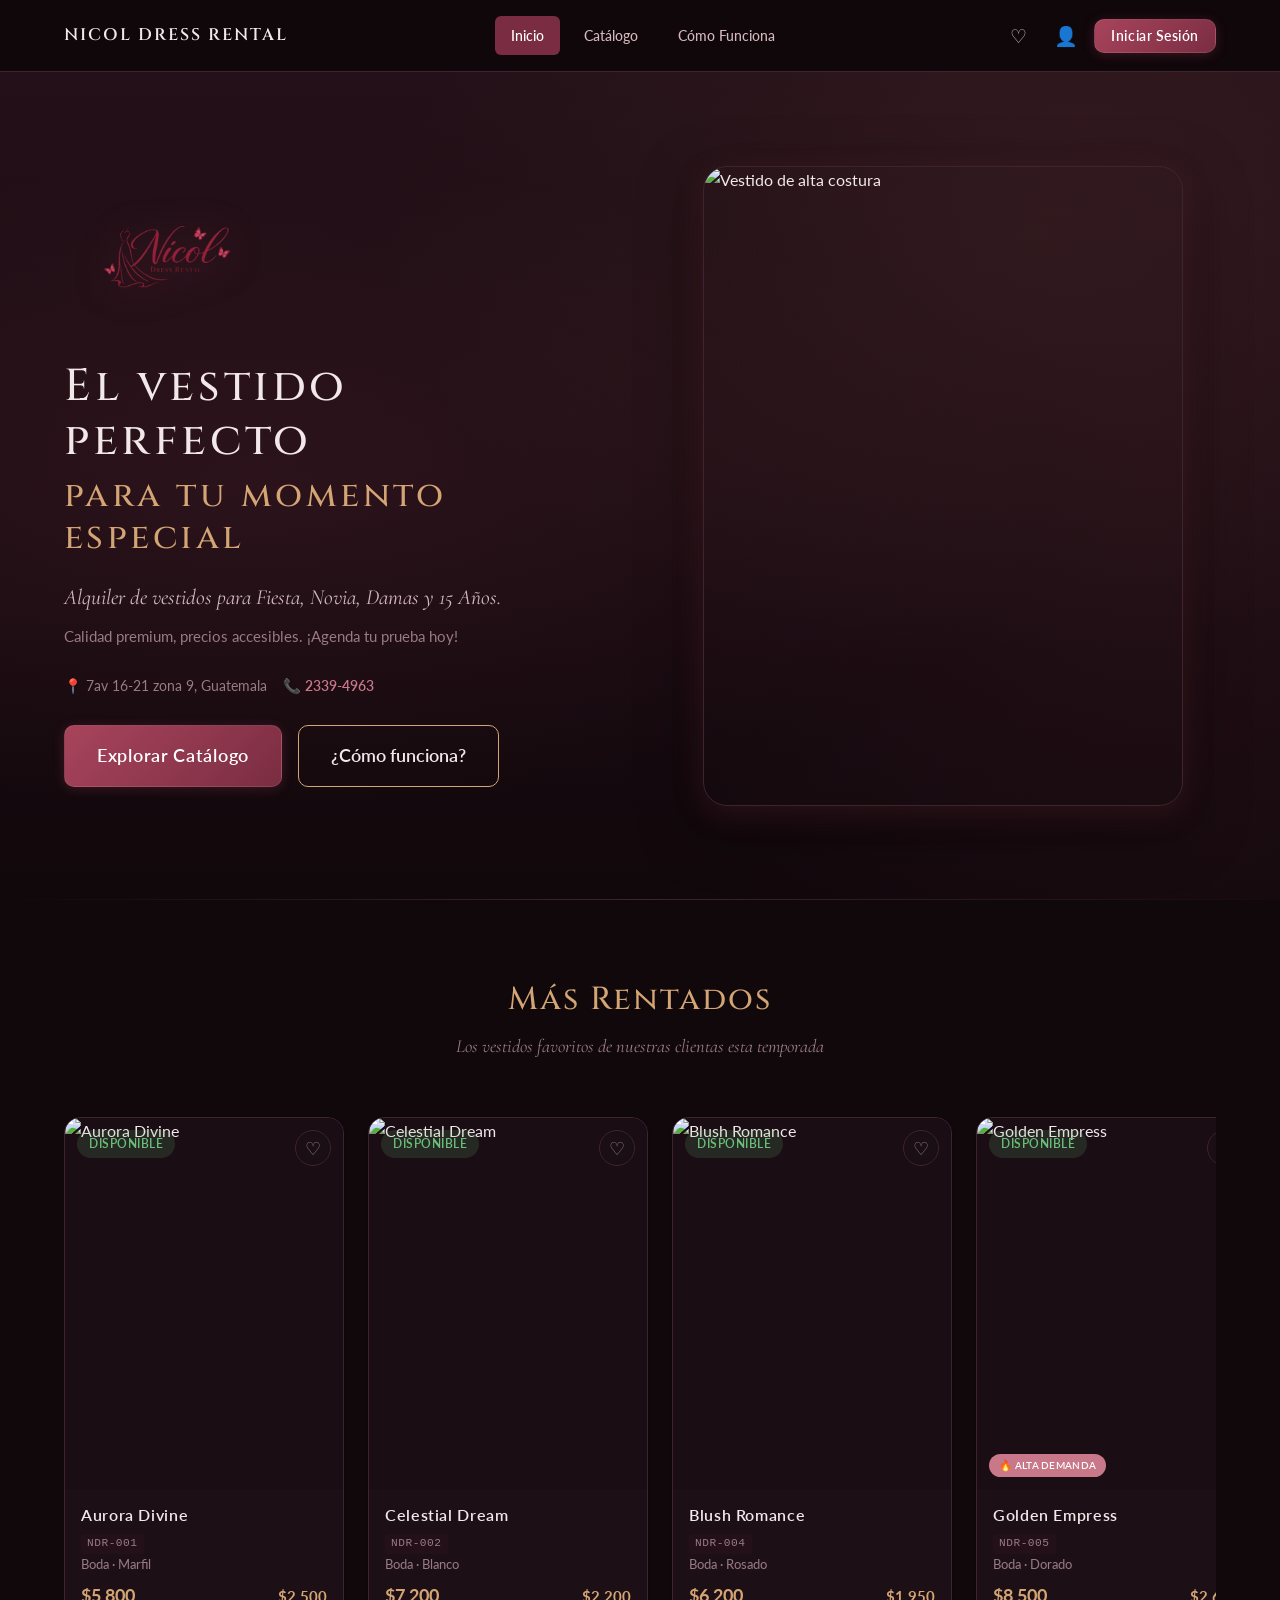
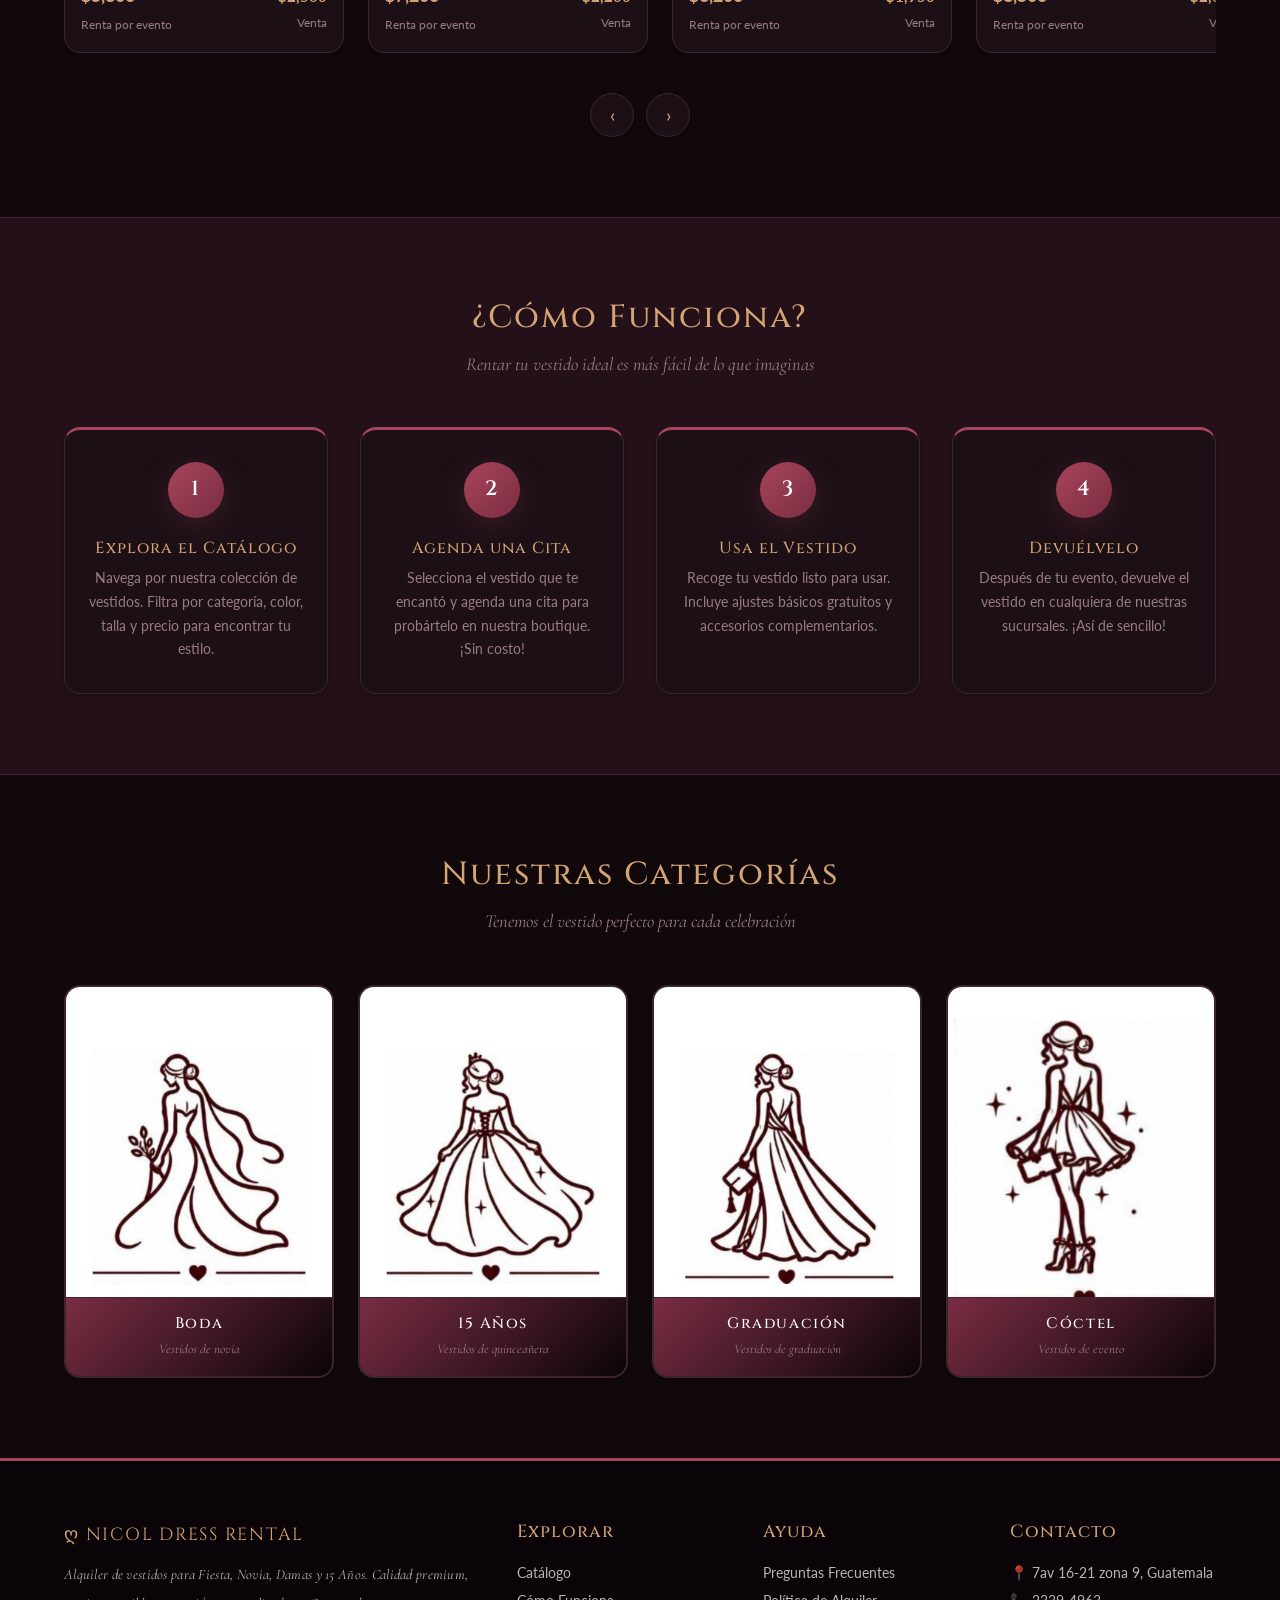
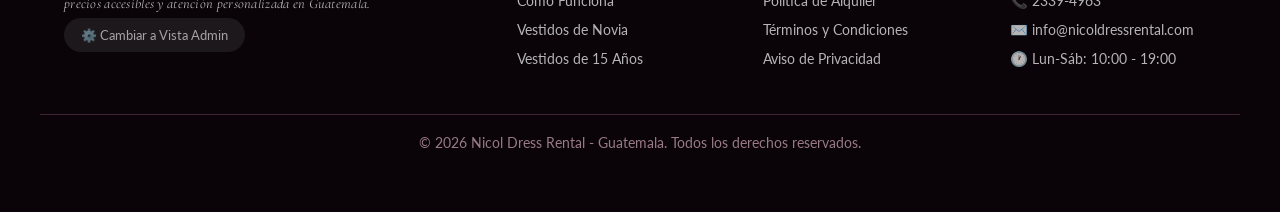
==== commit 3605d5b1: "feet: actualizacion de diseños de categorias v3 - correcion de imagenes" ====
--- a/index.html
+++ b/index.html
@@ -187,7 +187,7 @@
                 </a>
       
                 <a href="catalogo.html?categoria=Cóctel" class="card category-card">
-                  <img src="public\img\vestidos\coctel\Logo_Categoria_Coctel_test_v2_1.png" alt="Vestido de Cóctel">
+                  <img src="public\img\vestidos\coctel\Logo_Categoria_Coctel_test_v2_1_1.png" alt="Vestido de Cóctel">
                   <div class="category-card-footer">
                     <h3>Cóctel</h3>
                     <p>Vestidos de evento</p>
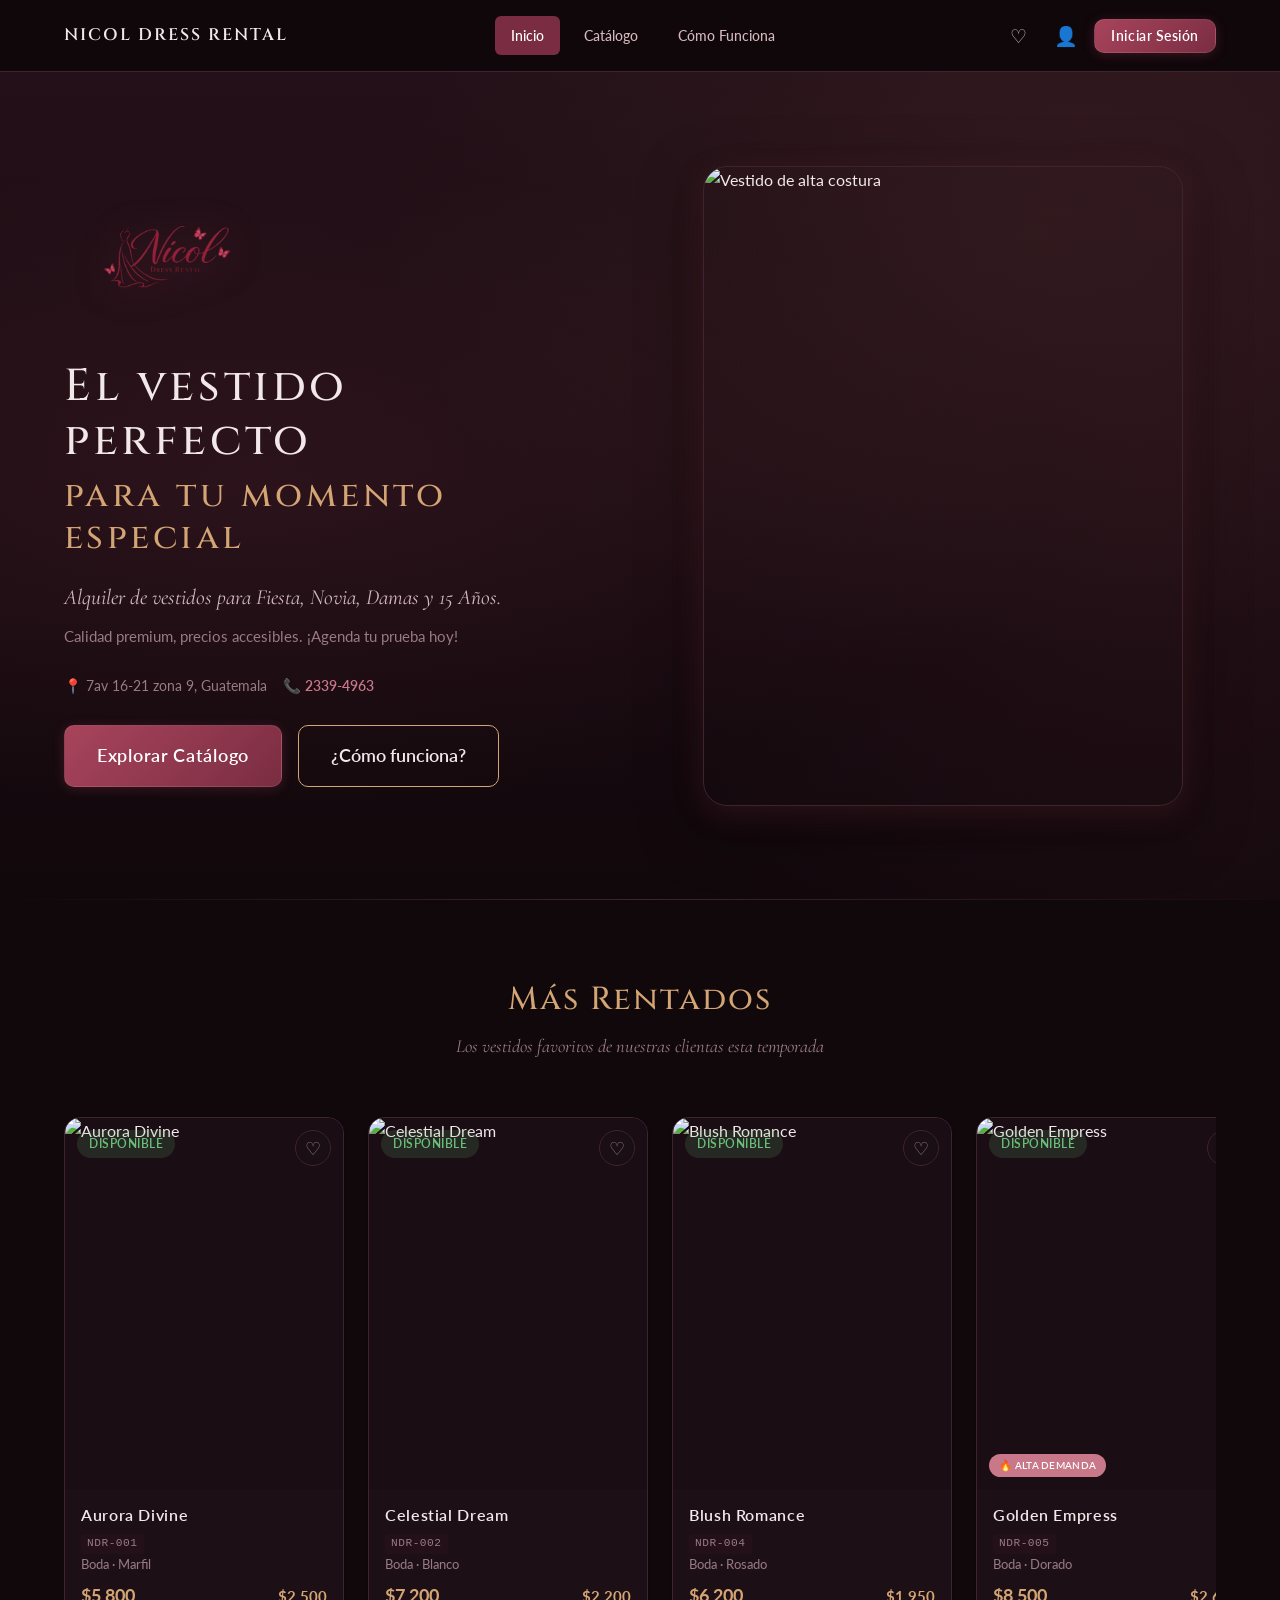
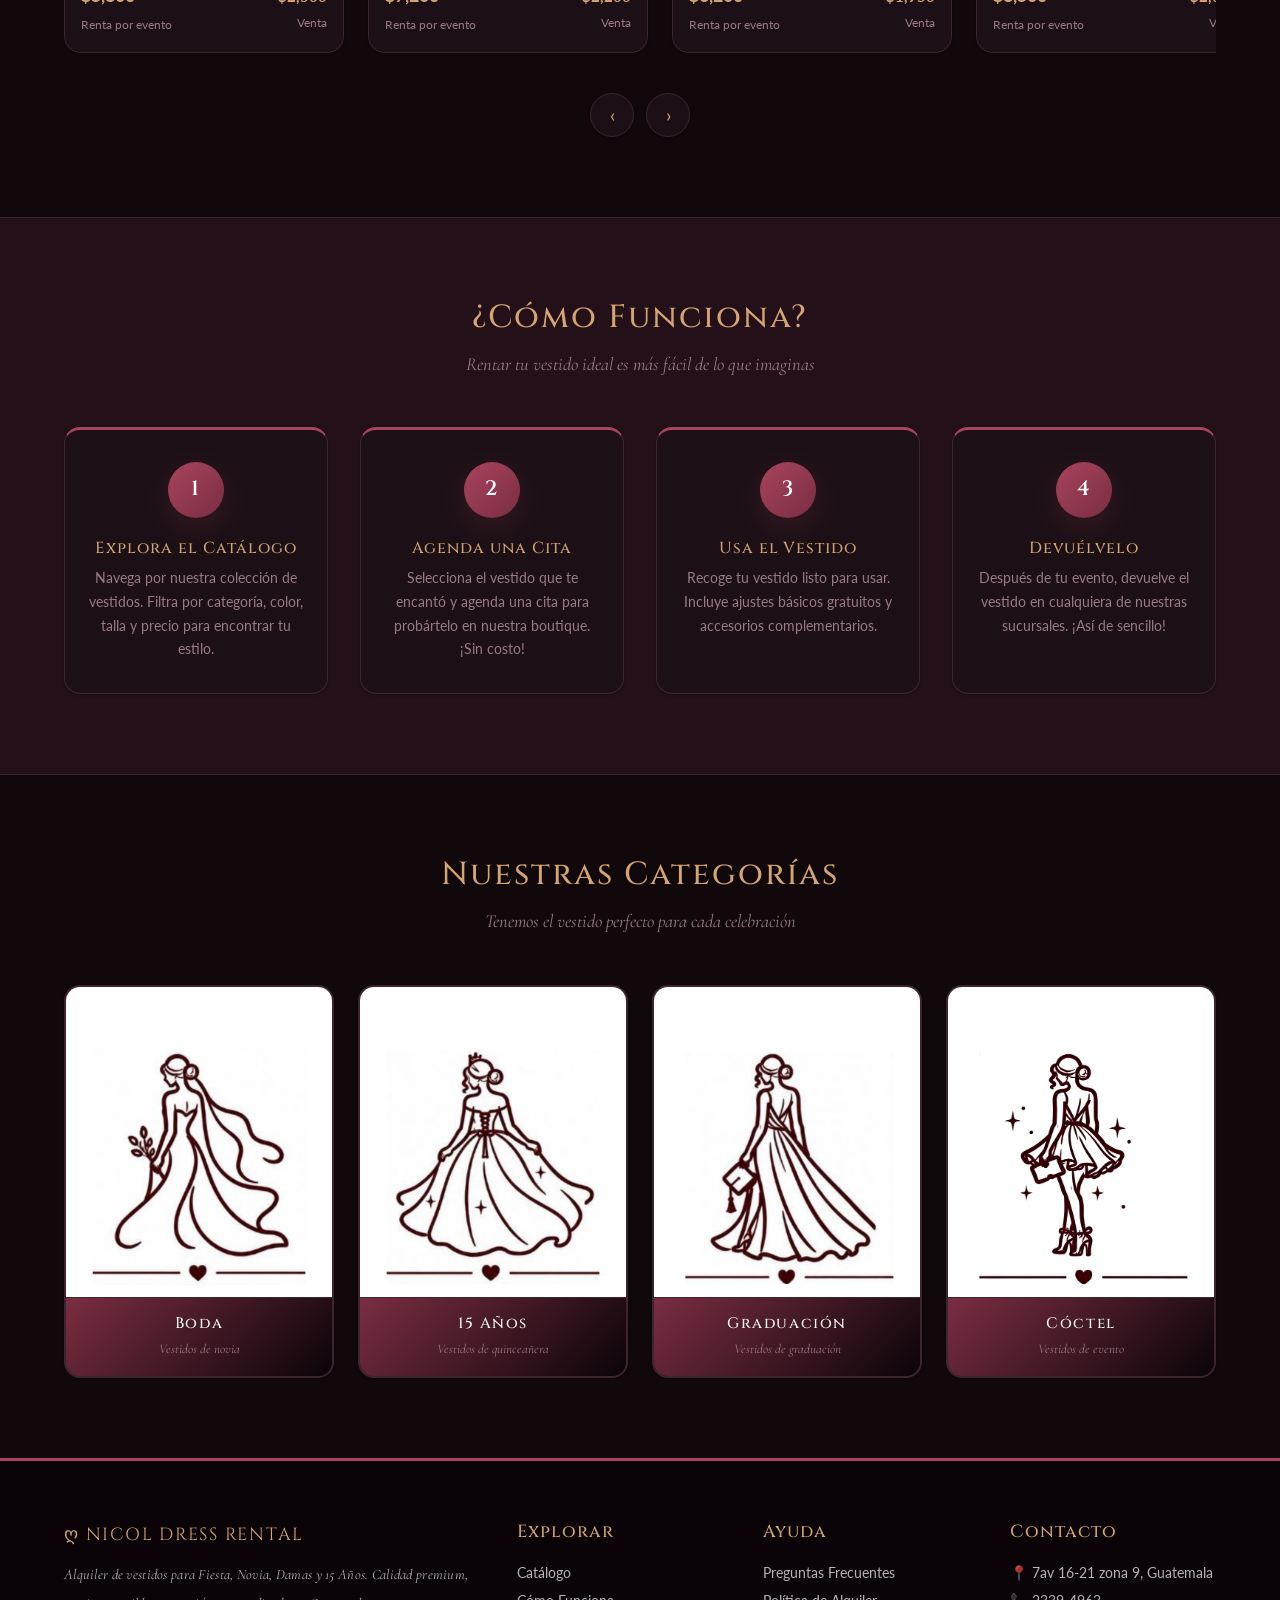
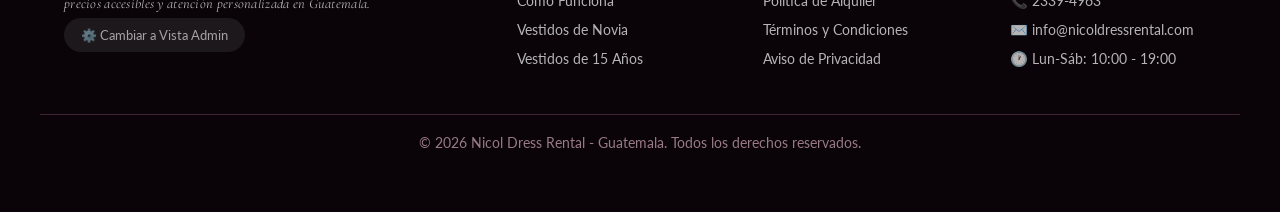
==== commit 79356d26: "feet: actualizacion de diseños de categorias v3 - correcion de imagenes" ====
--- a/index.html
+++ b/index.html
@@ -187,7 +187,7 @@
                 </a>
       
                 <a href="catalogo.html?categoria=Cóctel" class="card category-card">
-                  <img src="public\img\vestidos\coctel\Logo_Categoria_Coctel_test_v2_1_1.png" alt="Vestido de Cóctel">
+                  <img src="public\img\vestidos\coctel\Logo_Categoria_Coctel_test_v2_1_2.png" alt="Vestido de Cóctel">
                   <div class="category-card-footer">
                     <h3>Cóctel</h3>
                     <p>Vestidos de evento</p>
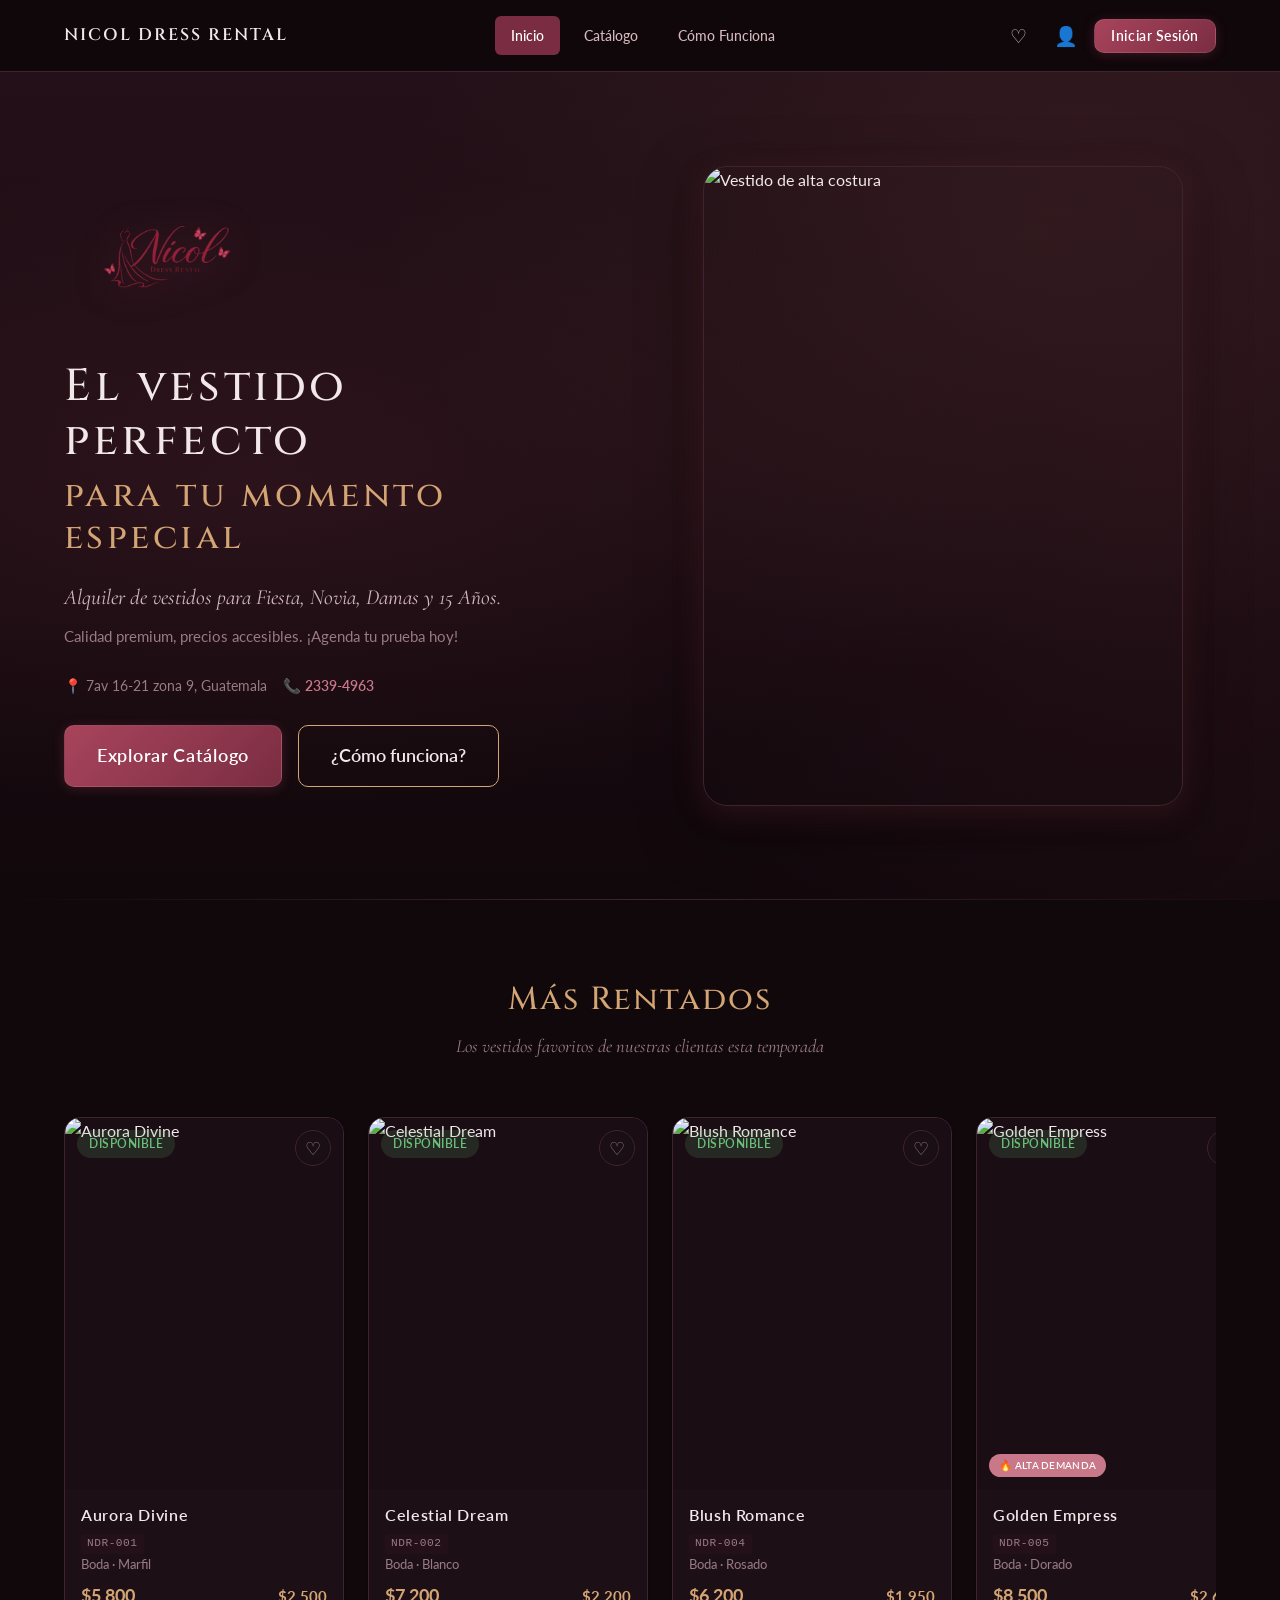
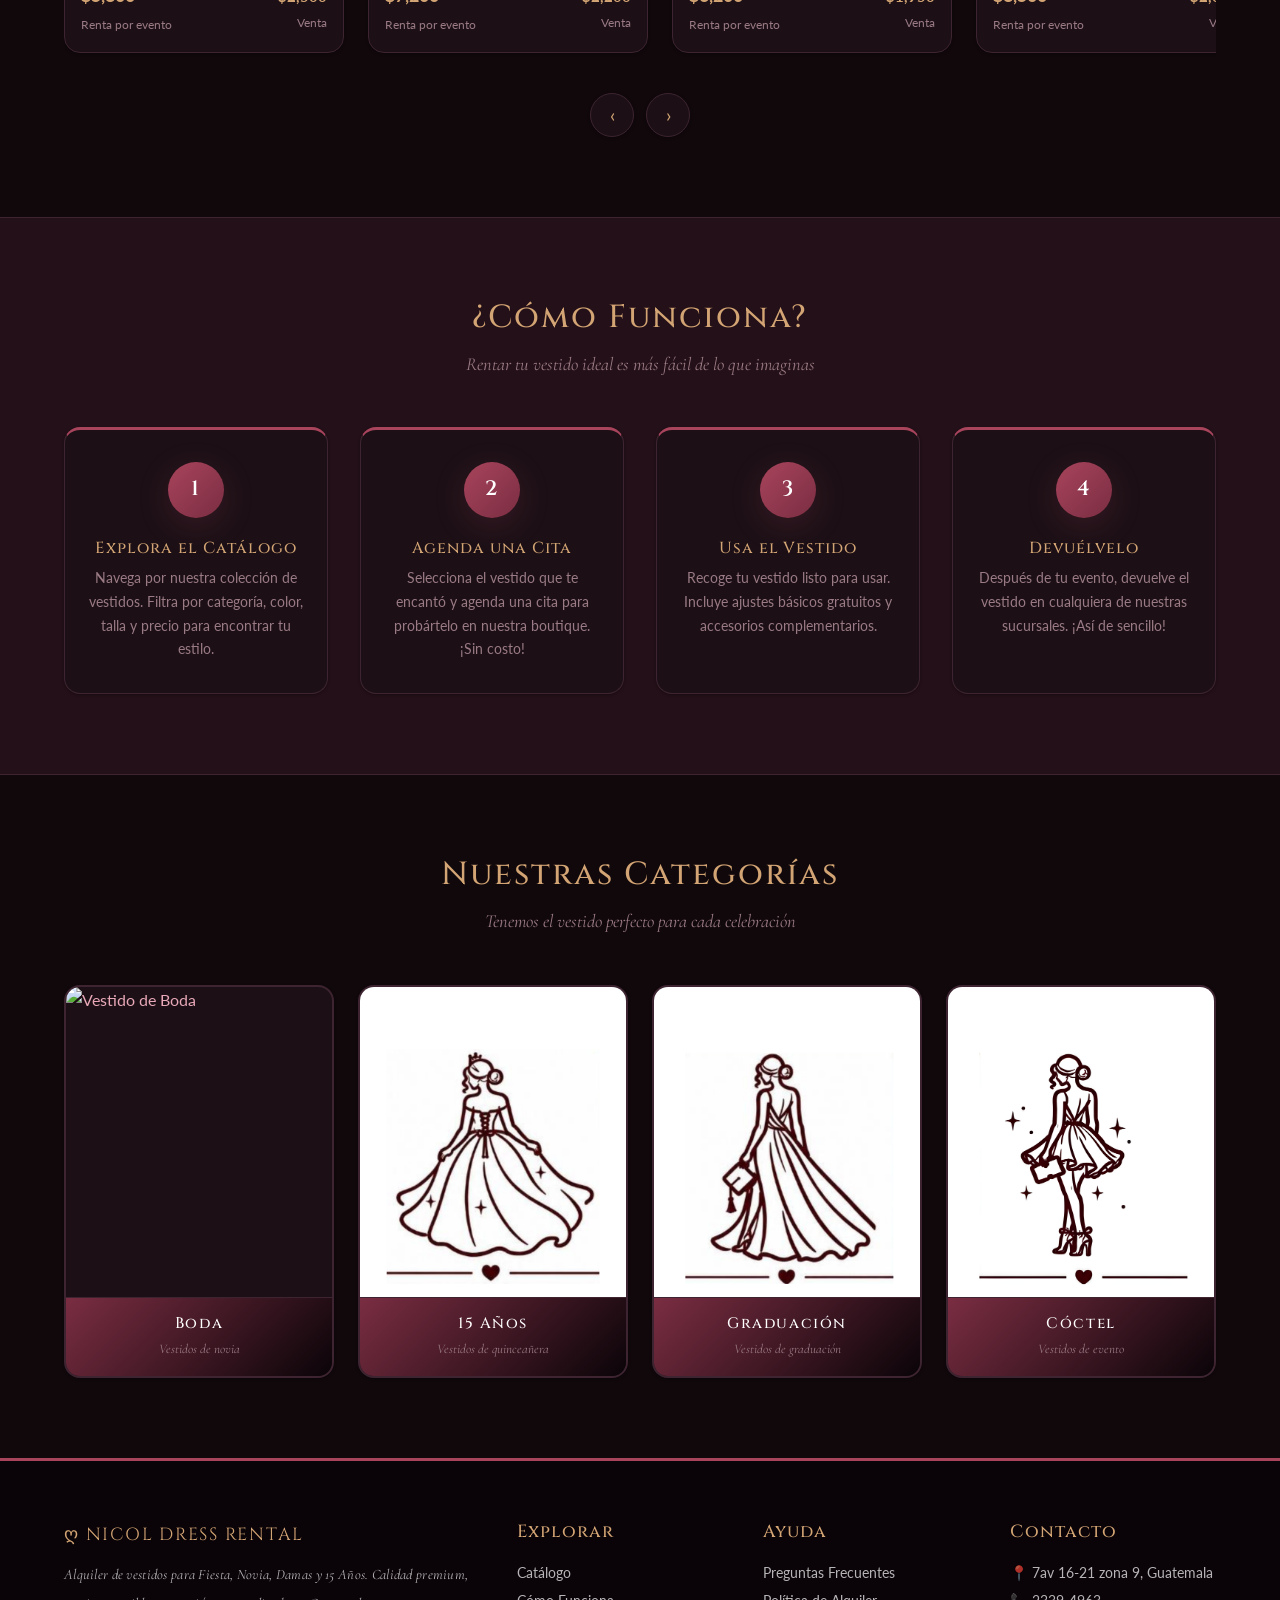
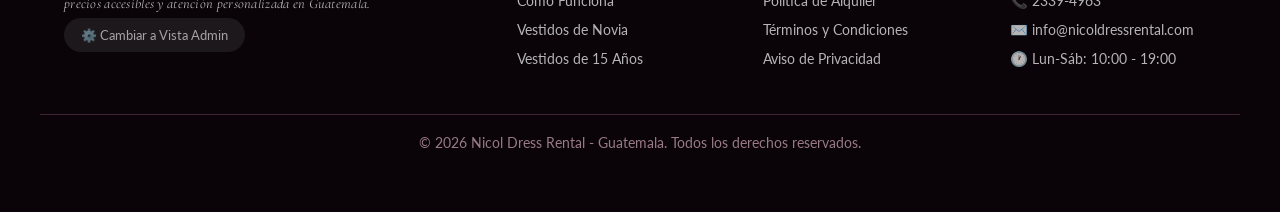
==== commit 11559998: "feet: actualizacion de diseños de categorias v3 - correcion de imagenes" ====
--- a/index.html
+++ b/index.html
@@ -163,7 +163,7 @@
 
 
                <a href="catalogo.html?categoria=Boda" class="card category-card">
-                  <img src="public\img\vestidos\boda\Logo_Categoria_Boda_test_v2_1.png" alt="Vestido de Boda">
+                  <img src="public\img\vestidos\boda\Logo_Categoria_Boda_test_v2_1_1.png" alt="Vestido de Boda">
                   <div class="category-card-footer">
                     <h3>Boda</h3>
                     <p>Vestidos de novia</p>
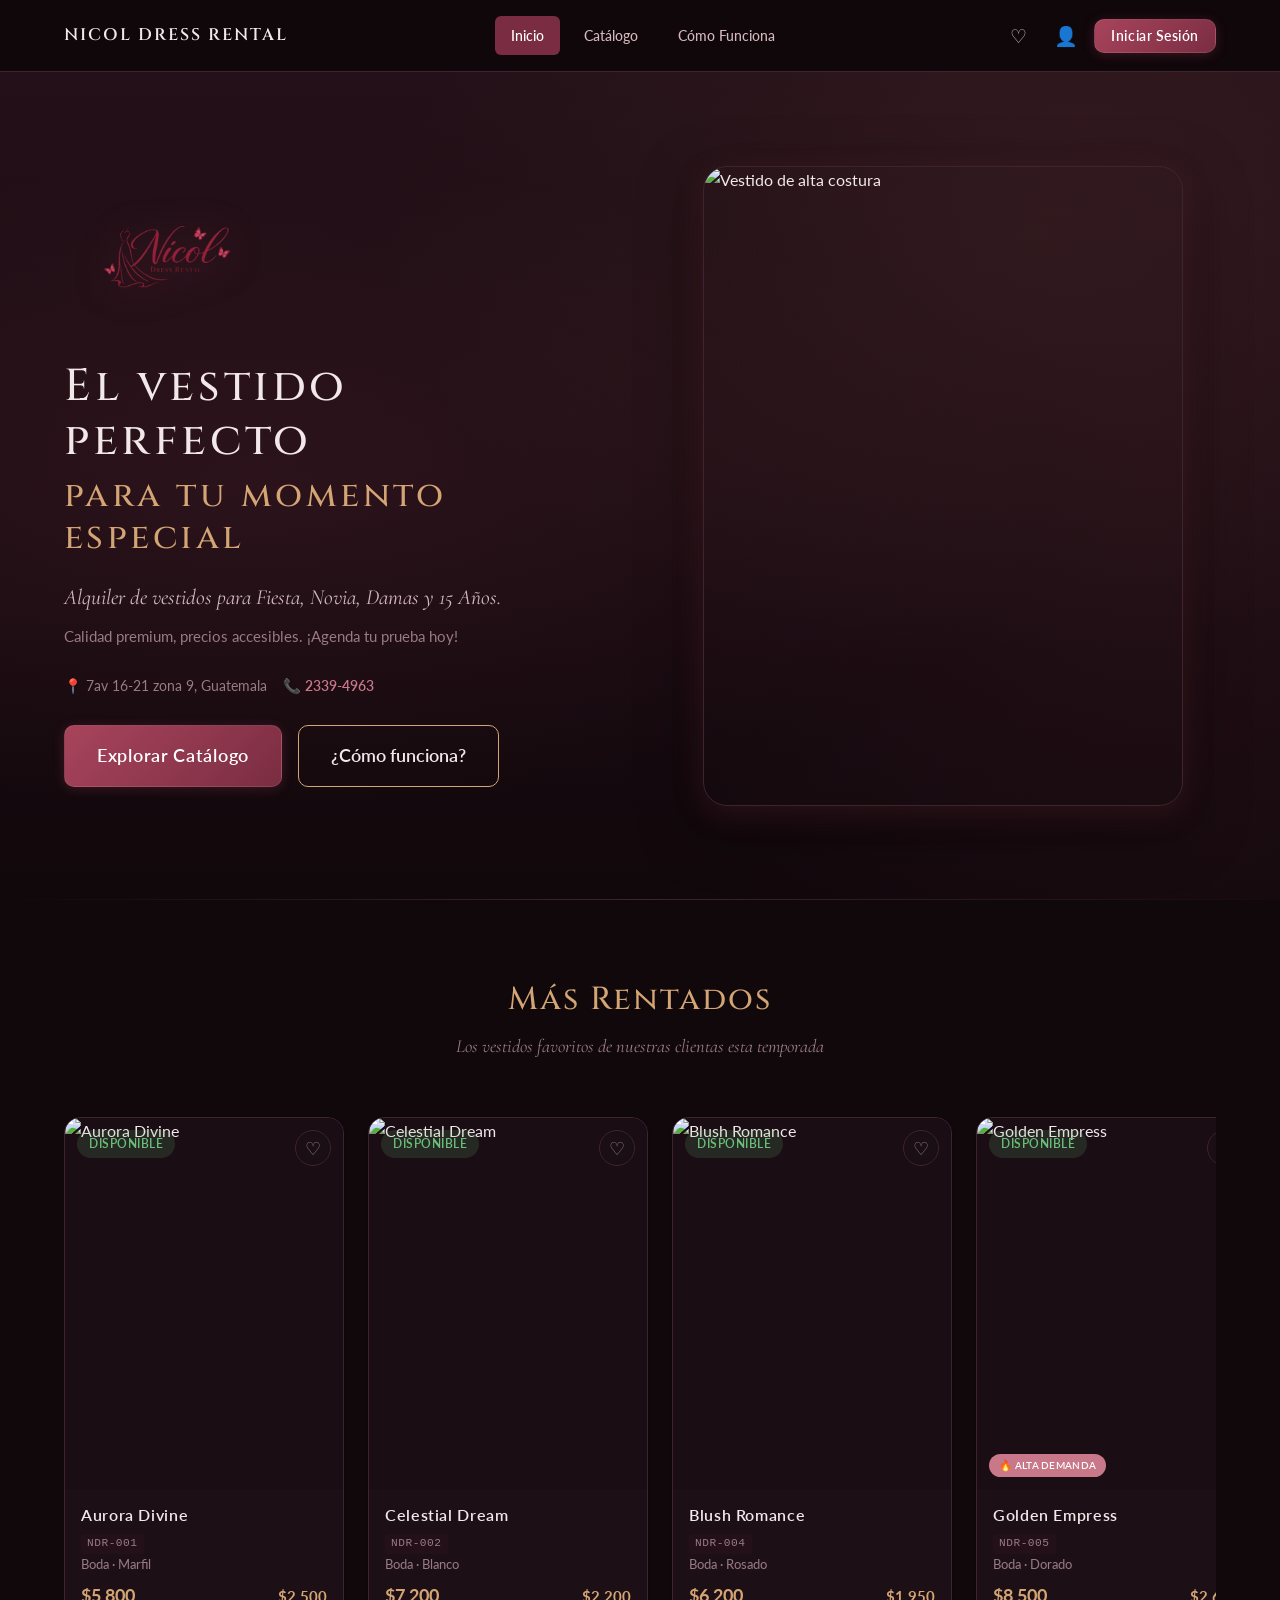
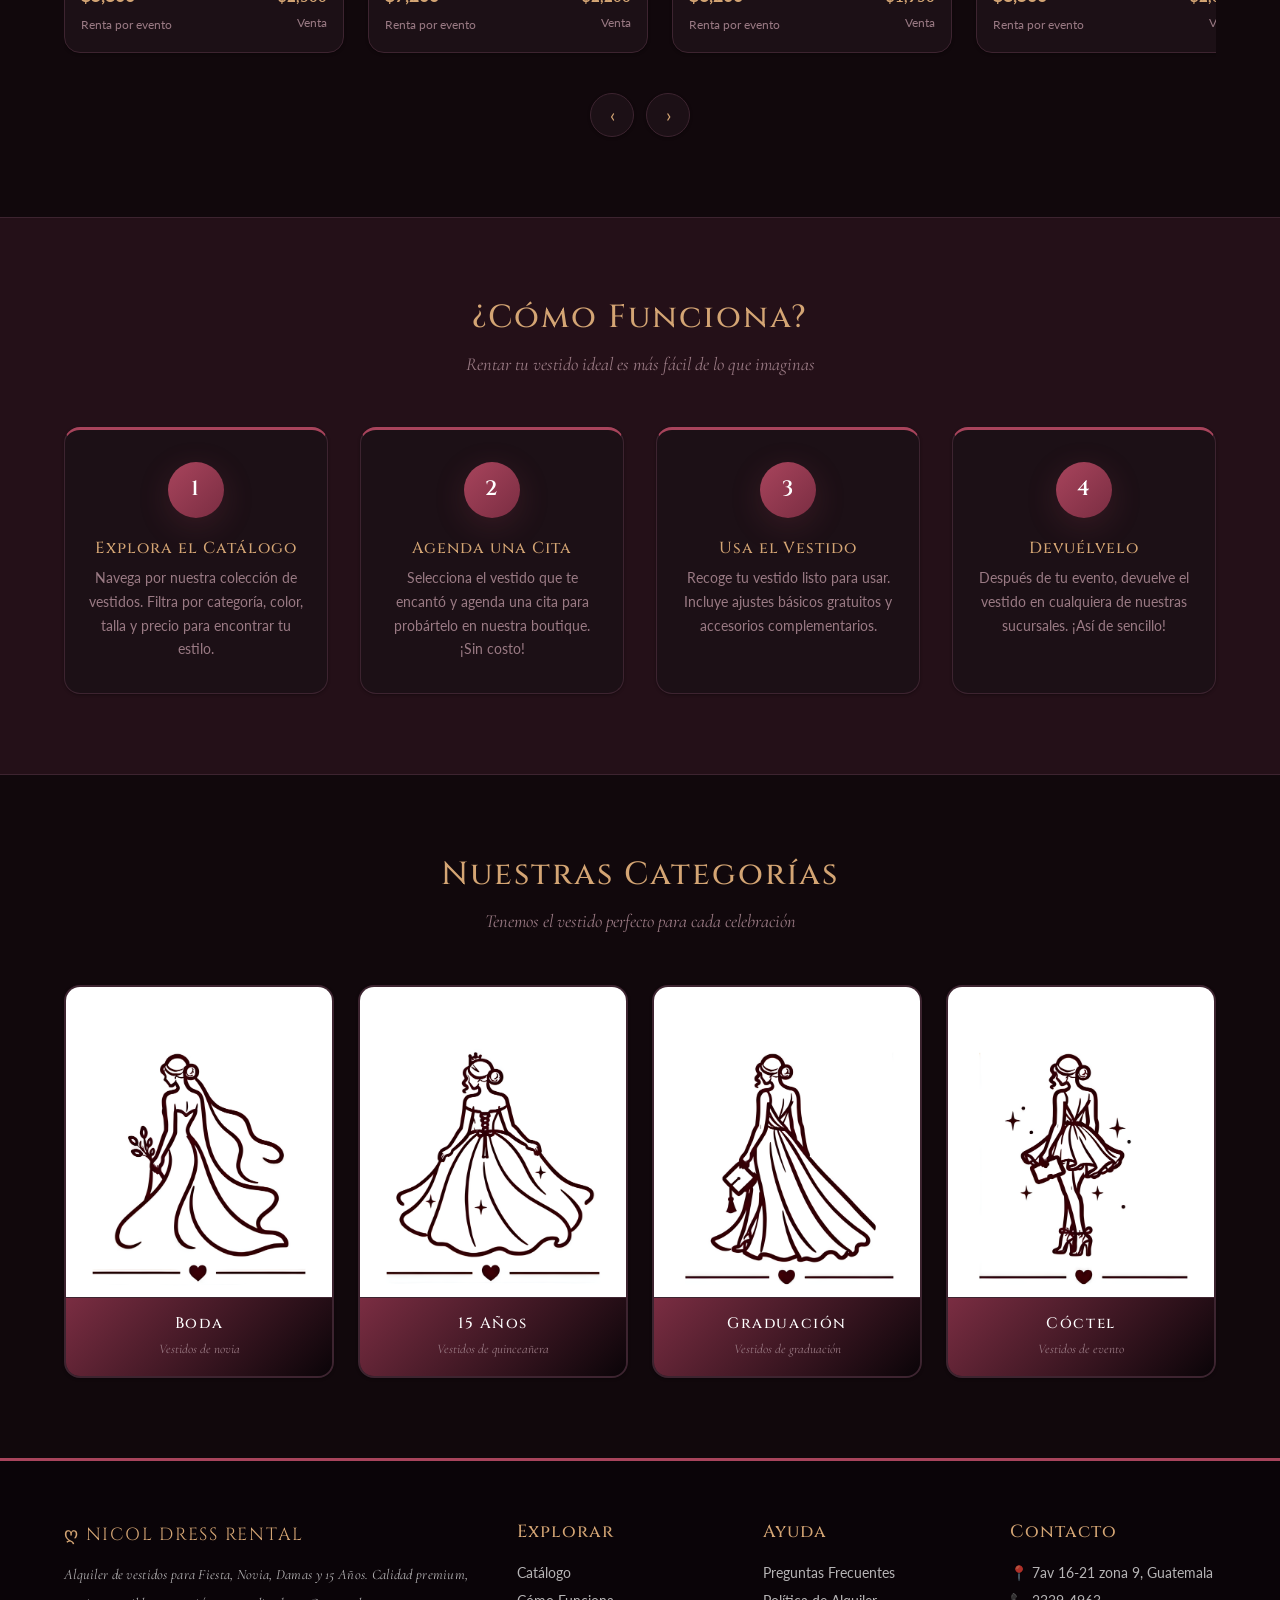
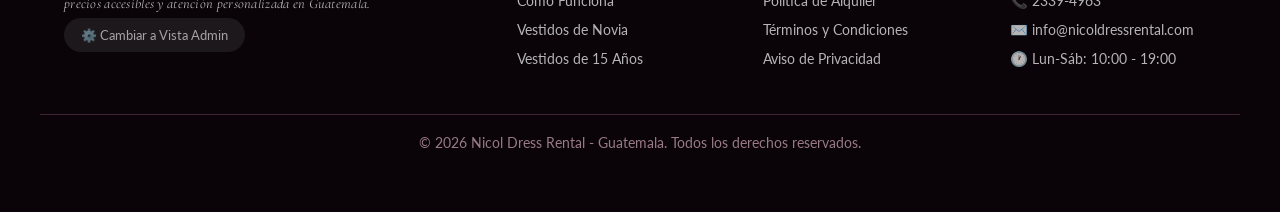
==== commit c0d92204: "feet: actualizacion de diseños de categorias v3 - correcion de tamaño de fotos" ====
--- a/index.html
+++ b/index.html
@@ -171,7 +171,7 @@
                 </a>
       
                 <a href="catalogo.html?categoria=15 Años" class="card category-card">
-                  <img src="public\img\vestidos\15-anos\Logo_Categoria_15_test_v2_1.png" alt="Vestido de 15 Años">
+                  <img src="public\img\vestidos\15-anos\Logo_Categoria_15_test_v2_1_1.png" alt="Vestido de 15 Años">
                   <div class="category-card-footer">
                     <h3>15 Años</h3>
                     <p>Vestidos de quinceañera</p>
@@ -179,7 +179,7 @@
                 </a>
       
                 <a href="catalogo.html?categoria=Graduación" class="card category-card">
-                  <img src="public\img\vestidos\graduacion\Logo_Categoria_Graduacion_test_v2_1.png" alt="Vestido de Graduación">
+                  <img src="public\img\vestidos\graduacion\Logo_Categoria_Graduacion_test_v2_1_1.png" alt="Vestido de Graduación">
                   <div class="category-card-footer">
                     <h3>Graduación</h3>
                     <p>Vestidos de graduación</p>
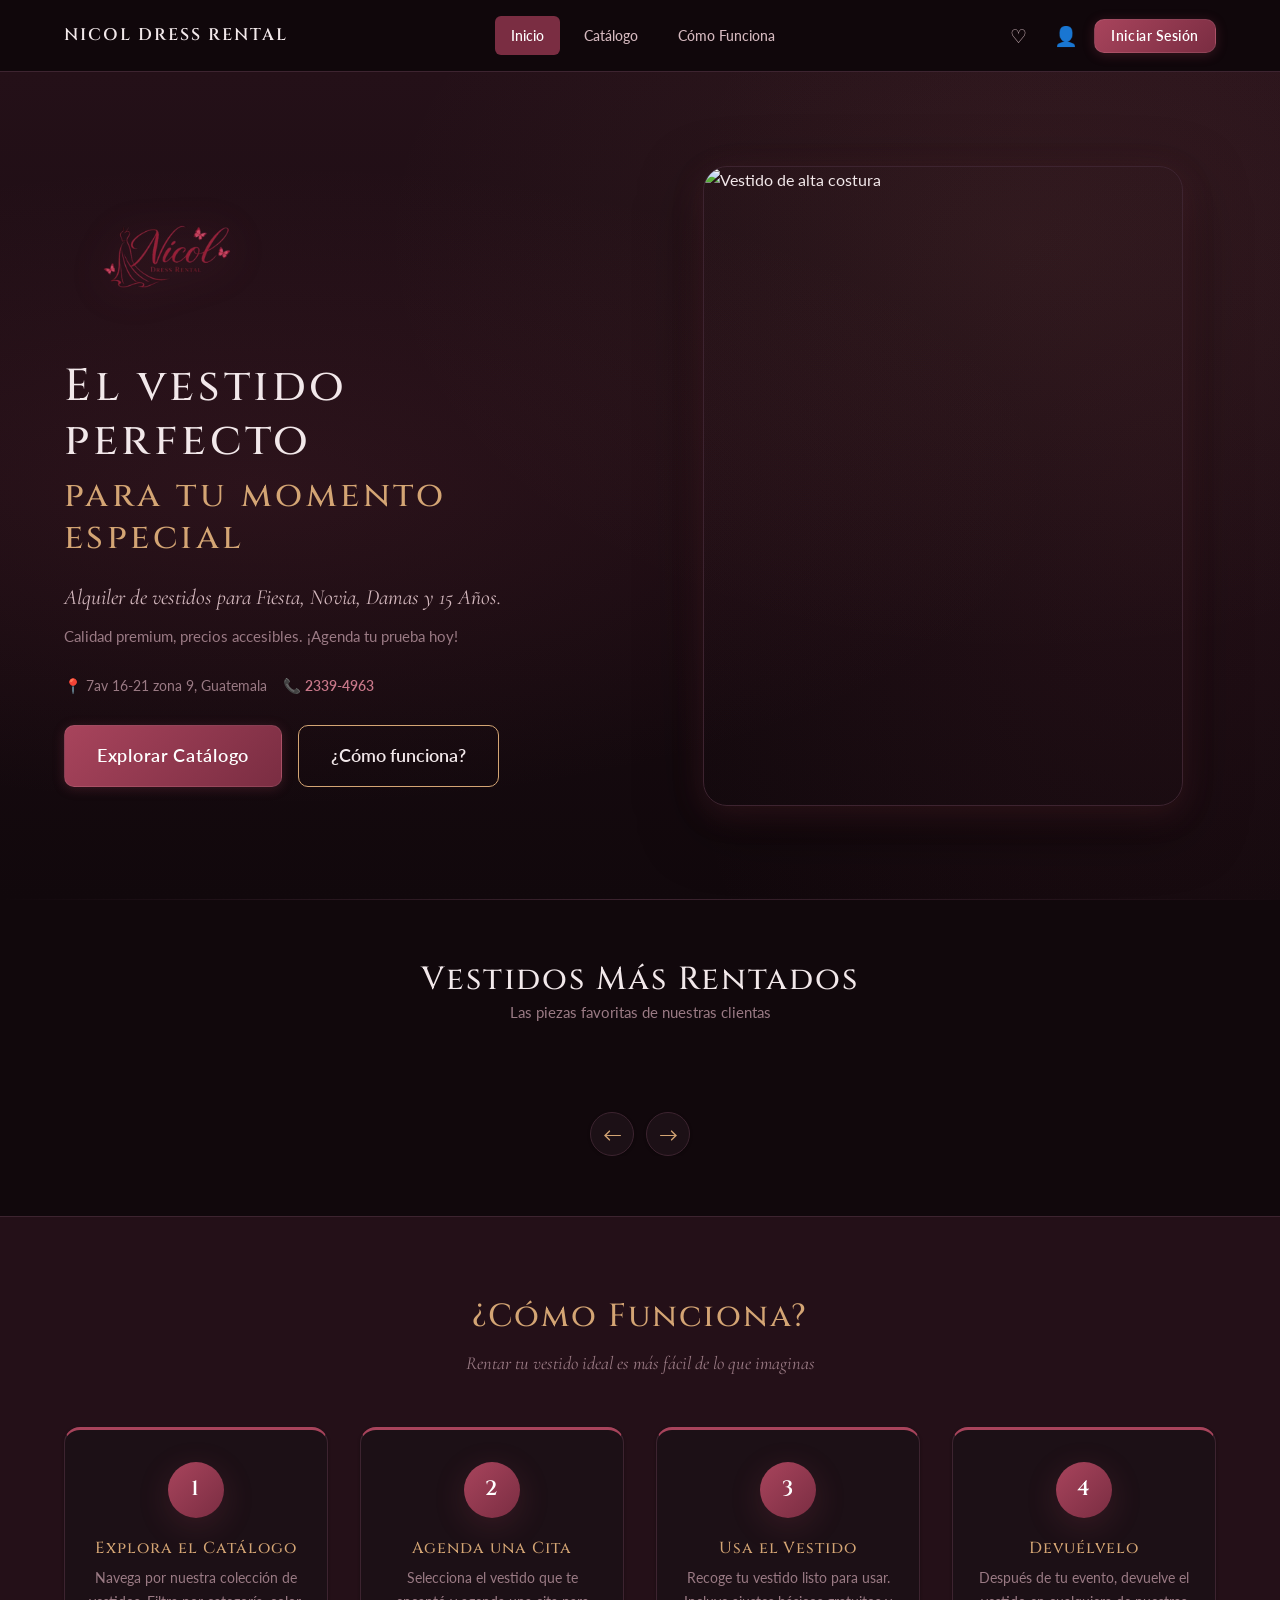
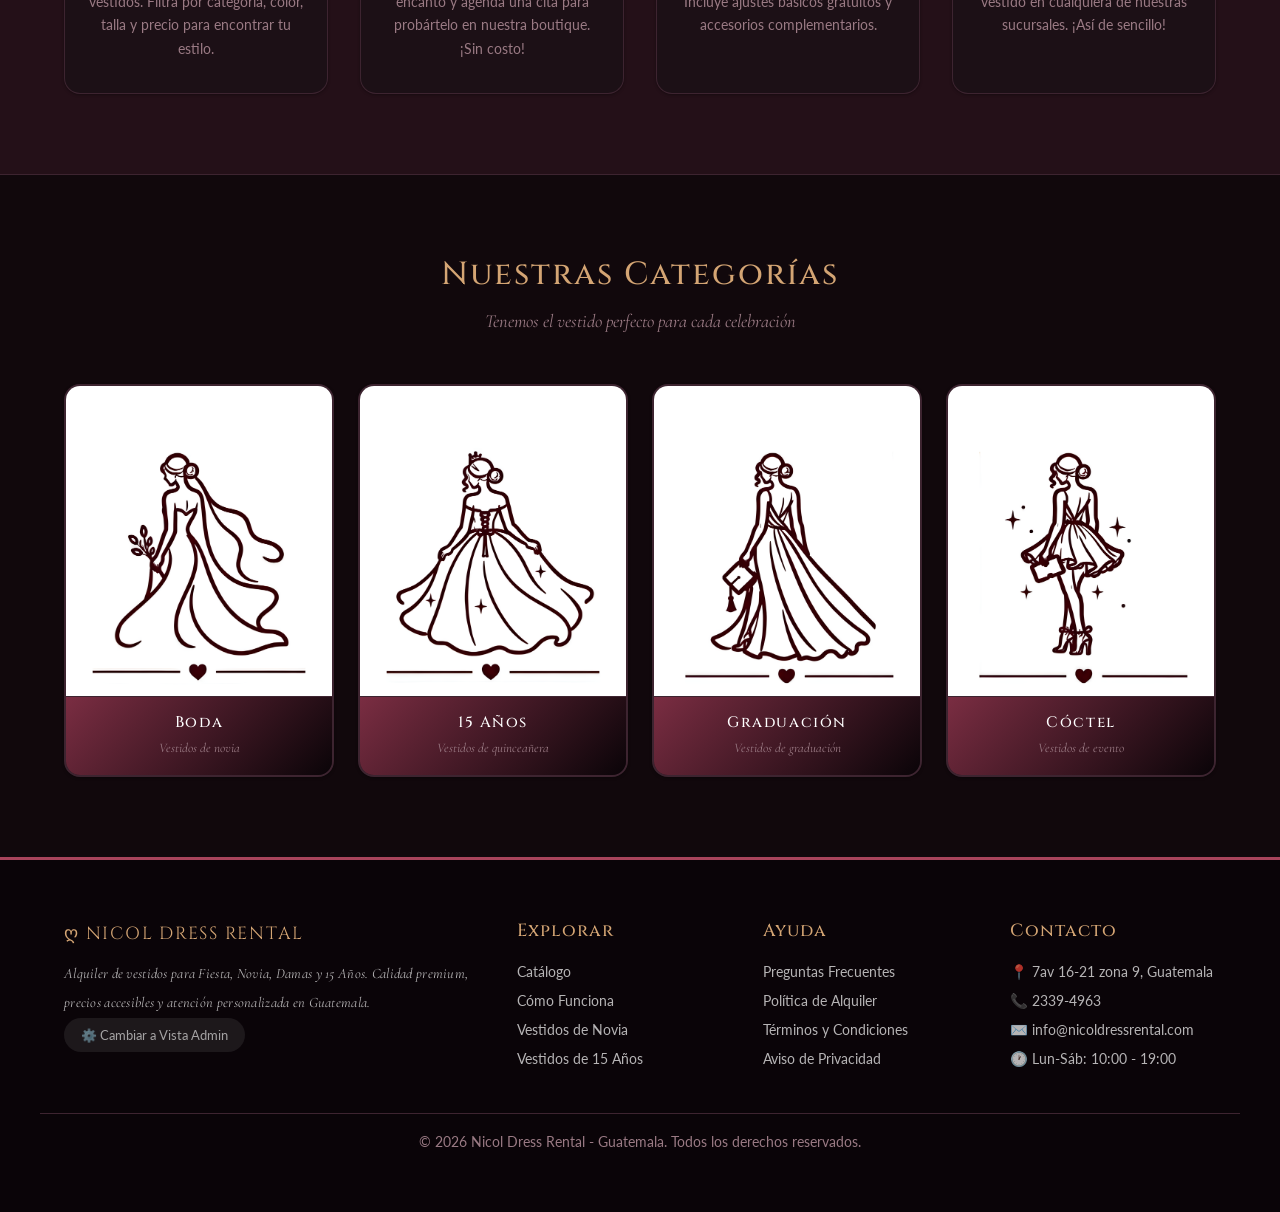
==== commit 0dacdb6e: "feet: de diseño principal vestidos" ====
--- a/index.html
+++ b/index.html
@@ -62,20 +62,34 @@
       </div>
     </section>
 
-    <section class="section featured-section">
-      <div class="container">
-        <div class="section-title">
-          <h2>Más Rentados</h2>
-          <p>Los vestidos favoritos de nuestras clientas esta temporada</p>
-        </div>
-        <div class="slider-wrapper">
-          <div class="slider-track" id="featuredSlider"></div>
-        </div>
-        <div class="slider-arrows">
-          <button class="slider-arrow" onclick="slideSlider(-1)" aria-label="Anterior">‹</button>
-          <button class="slider-arrow" onclick="slideSlider(1)" aria-label="Siguiente">›</button>
-        </div>
-      </div>
+    <!-- ─── SECCIÓN MÁS RENTADOS ─── -->
+<!-- Agregamos la clase 'seccion-mas-rentados' junto a tus clases de layout -->
+    <section class="featured-section seccion-mas-rentados" style="padding: 60px 0;">
+      <div class="container" style="max-width: var(--max-width); margin: 0 auto; padding: 0 24px;">
+    
+      <!-- Encabezado de la sección -->
+      <div class="section-header" style="text-align: center; margin-bottom: 40px;">
+        <h2 style="font-family: var(--font-display); font-size: 2rem; color: var(--text-primary);">Vestidos Más Rentados</h2>
+        <p style="color: var(--text-muted); font-size: 0.95rem;">Las piezas favoritas de nuestras clientas</p>
+      </div>
+
+      <!-- Contenedor del Slider -->
+      <div class="slider-wrapper">
+      
+      <!-- Pista donde se renderizan las tarjetas -->
+      <div class="slider-track" id="masRentadosGrid">
+        <!-- Las tarjetas (product-card) se generarán aquí dinámicamente con JavaScript -->
+      </div>
+      
+      <!-- Flechas del Slider -->
+      <div class="slider-arrows">
+        <button class="slider-arrow" id="btnPrev" aria-label="Anterior">←</button>
+        <button class="slider-arrow" id="btnNext" aria-label="Siguiente">→</button>
+      </div>
+
+    </div>
+    
+  </div>
     </section>
 
     <section class="section how-it-works" id="como-funciona">
--- a/public/css/cliente.css
+++ b/public/css/cliente.css
@@ -259,6 +259,30 @@
   color: white;
   border-color: var(--primary);
   box-shadow: var(--shadow-wine);
+}
+
+/* ─── MÁS RENTADOS (Estilo formal con blanco) ─── */
+.seccion-mas-rentados .product-card {
+  /* Fondo base muy sutil */
+  background: linear-gradient(145deg, var(--bg-light) 0%, var(--bg-cream) 100%);
+  border: 1px solid var(--border);
+  transition: var(--transition);
+}
+
+/* Efecto Hover: Blanco puro, sombra elegante y ligera elevación */
+.seccion-mas-rentados .product-card:hover,
+.seccion-mas-rentados .product-card:active,
+.seccion-mas-rentados .product-card:focus-within {
+  background: var(--bg-white);
+  border-color: var(--bg-white);
+  box-shadow: var(--shadow-sm); 
+  transform: translateY(-4px); 
+}
+
+/* Evitar que el botón de corazón tenga colores fuera de la paleta al hacer hover */
+.seccion-mas-rentados .product-card .favorite-btn:hover {
+  color: var(--text-primary); 
+  transform: scale(1.1);
 }
 
 /* ─── CATALOG PAGE ─── */
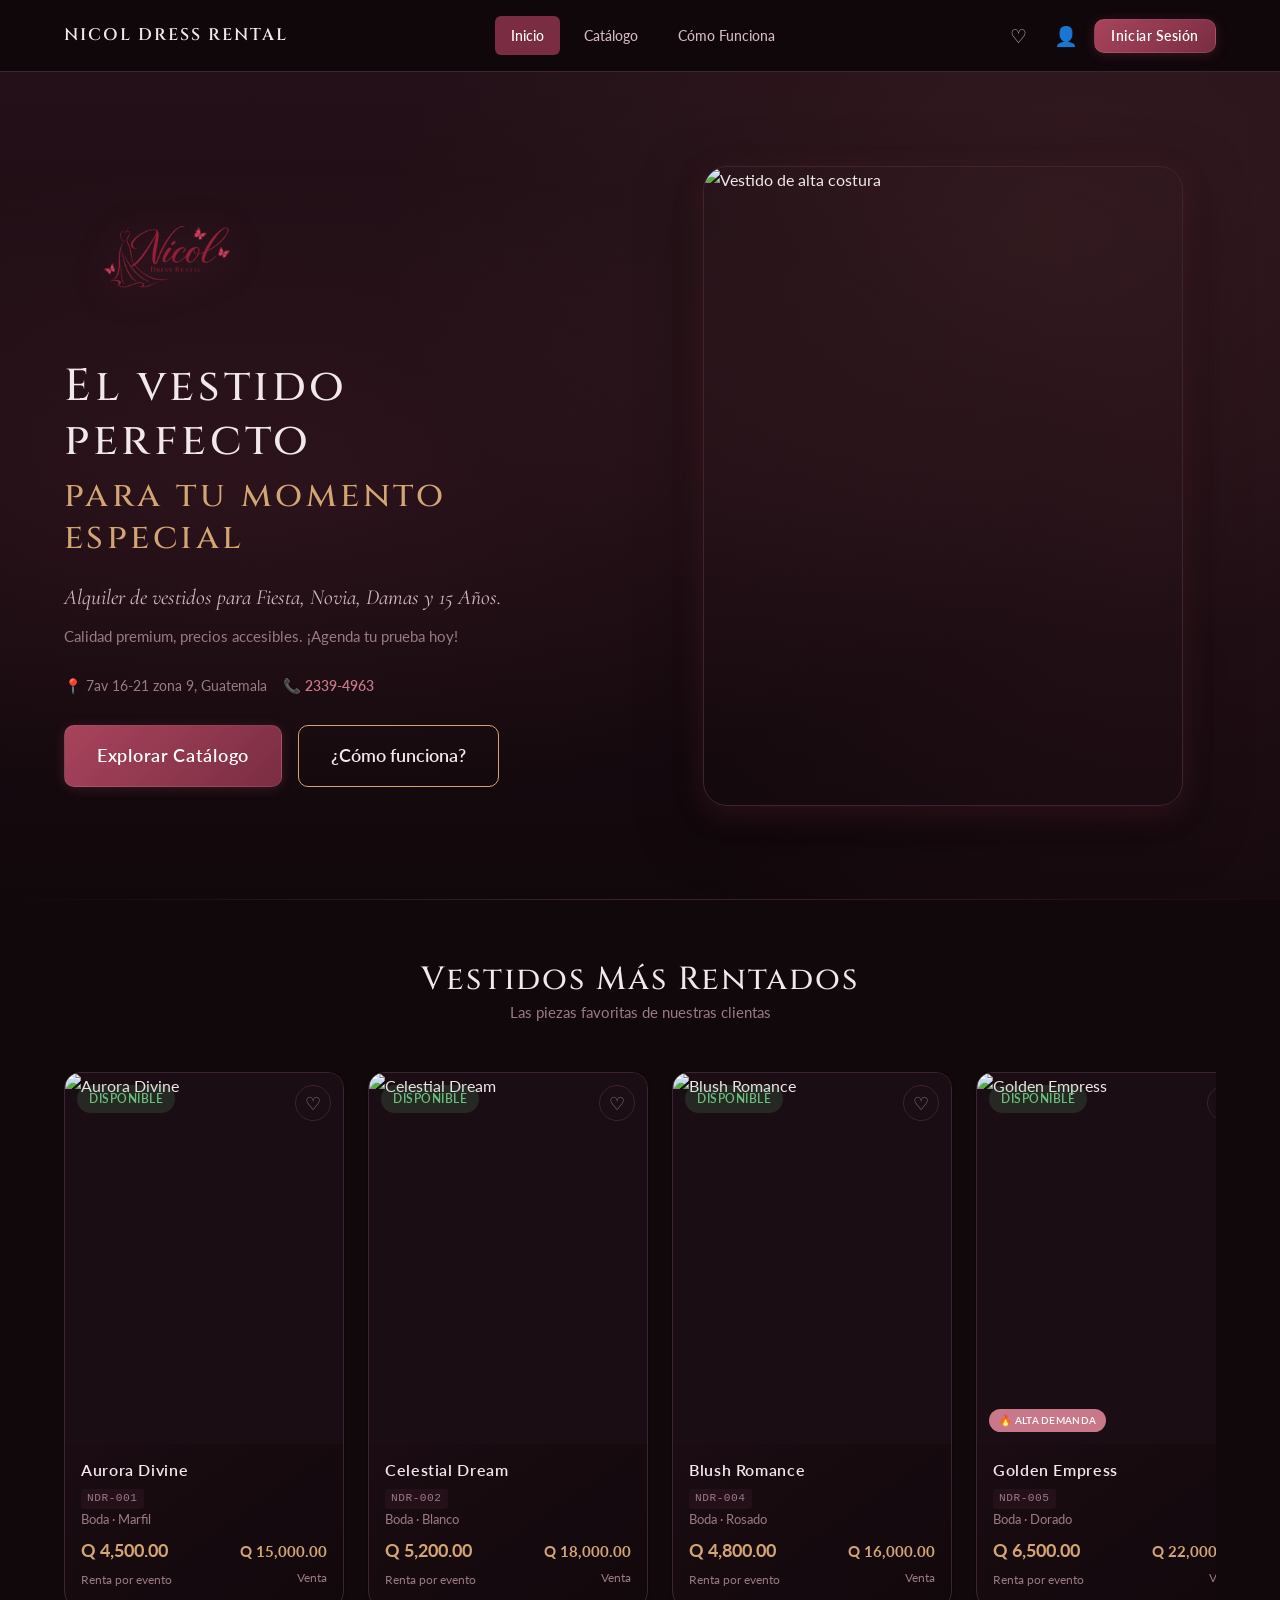
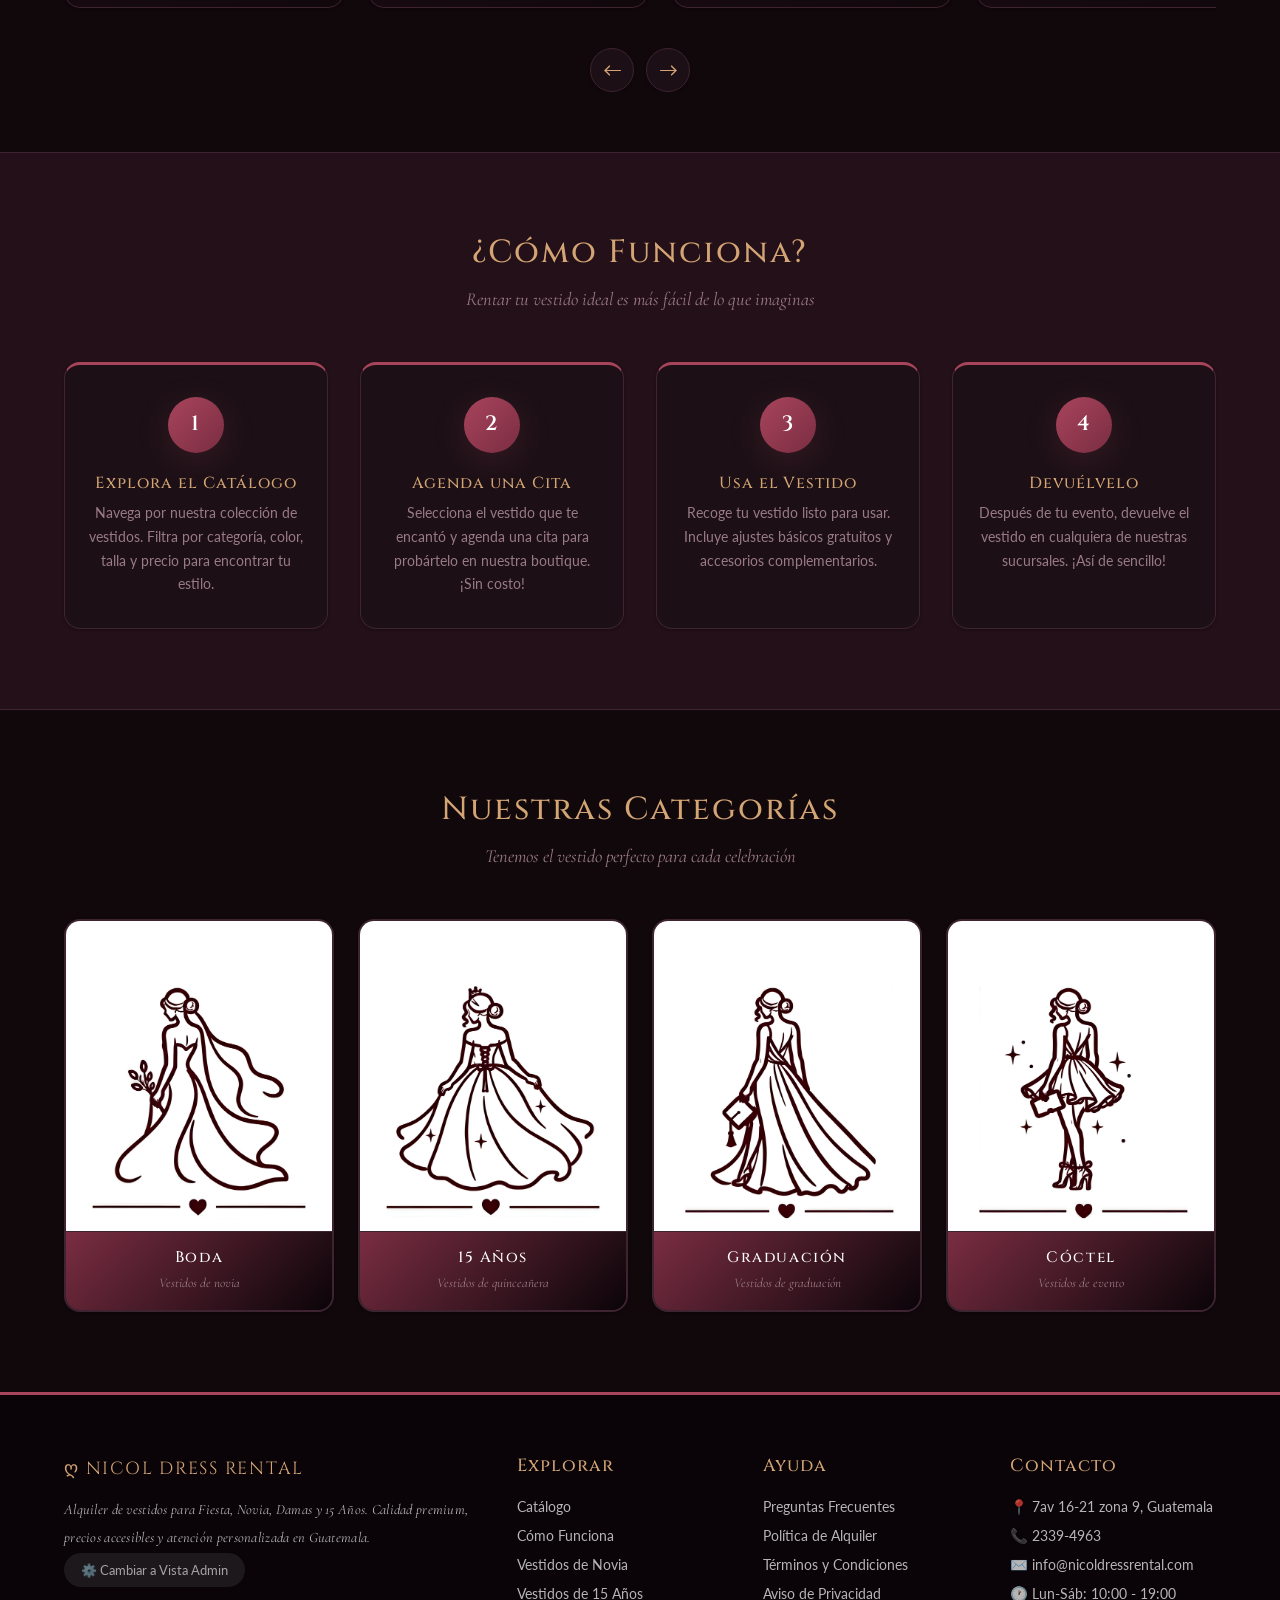
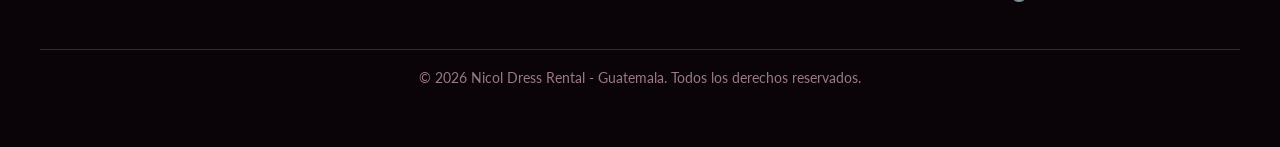
==== commit e5baaccd: "fix: de diseño principal vestidos" ====
--- a/index.html
+++ b/index.html
@@ -74,18 +74,19 @@
       </div>
 
       <!-- Contenedor del Slider -->
+      <!-- Contenedor del Slider -->
       <div class="slider-wrapper">
       
-      <!-- Pista donde se renderizan las tarjetas -->
-      <div class="slider-track" id="masRentadosGrid">
-        <!-- Las tarjetas (product-card) se generarán aquí dinámicamente con JavaScript -->
-      </div>
-      
-      <!-- Flechas del Slider -->
-      <div class="slider-arrows">
-        <button class="slider-arrow" id="btnPrev" aria-label="Anterior">←</button>
-        <button class="slider-arrow" id="btnNext" aria-label="Siguiente">→</button>
-      </div>
+        <!-- IMPORTANTE: Cambiamos el ID a featuredSlider para que el JS lo encuentre -->
+        <div class="slider-track" id="featuredSlider">
+          <!-- Las tarjetas (product-card) se generarán aquí dinámicamente con JavaScript -->
+        </div>
+        
+        <!-- Flechas del Slider con sus funciones onclick -->
+        <div class="slider-arrows">
+          <button class="slider-arrow" aria-label="Anterior" onclick="slideSlider(-1)">←</button>
+          <button class="slider-arrow" aria-label="Siguiente" onclick="slideSlider(1)">→</button>
+        </div>
 
     </div>
     
